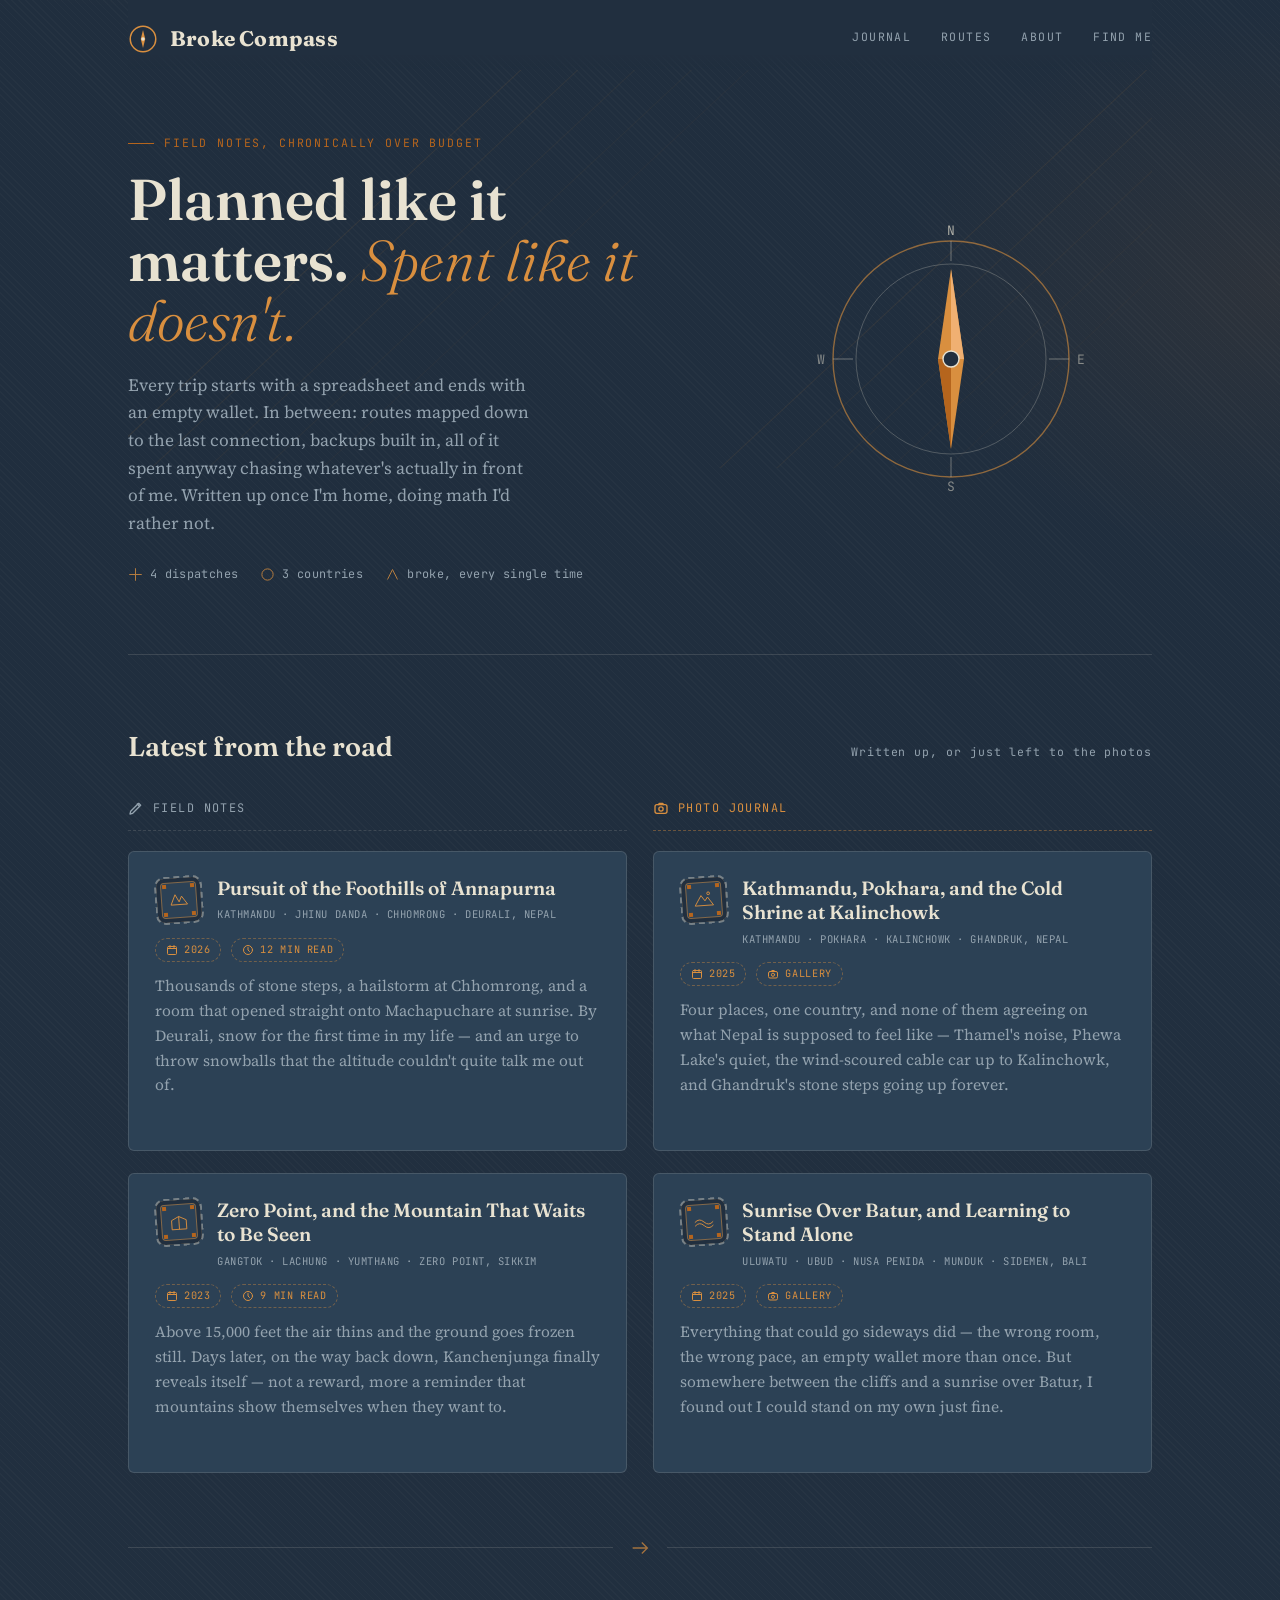
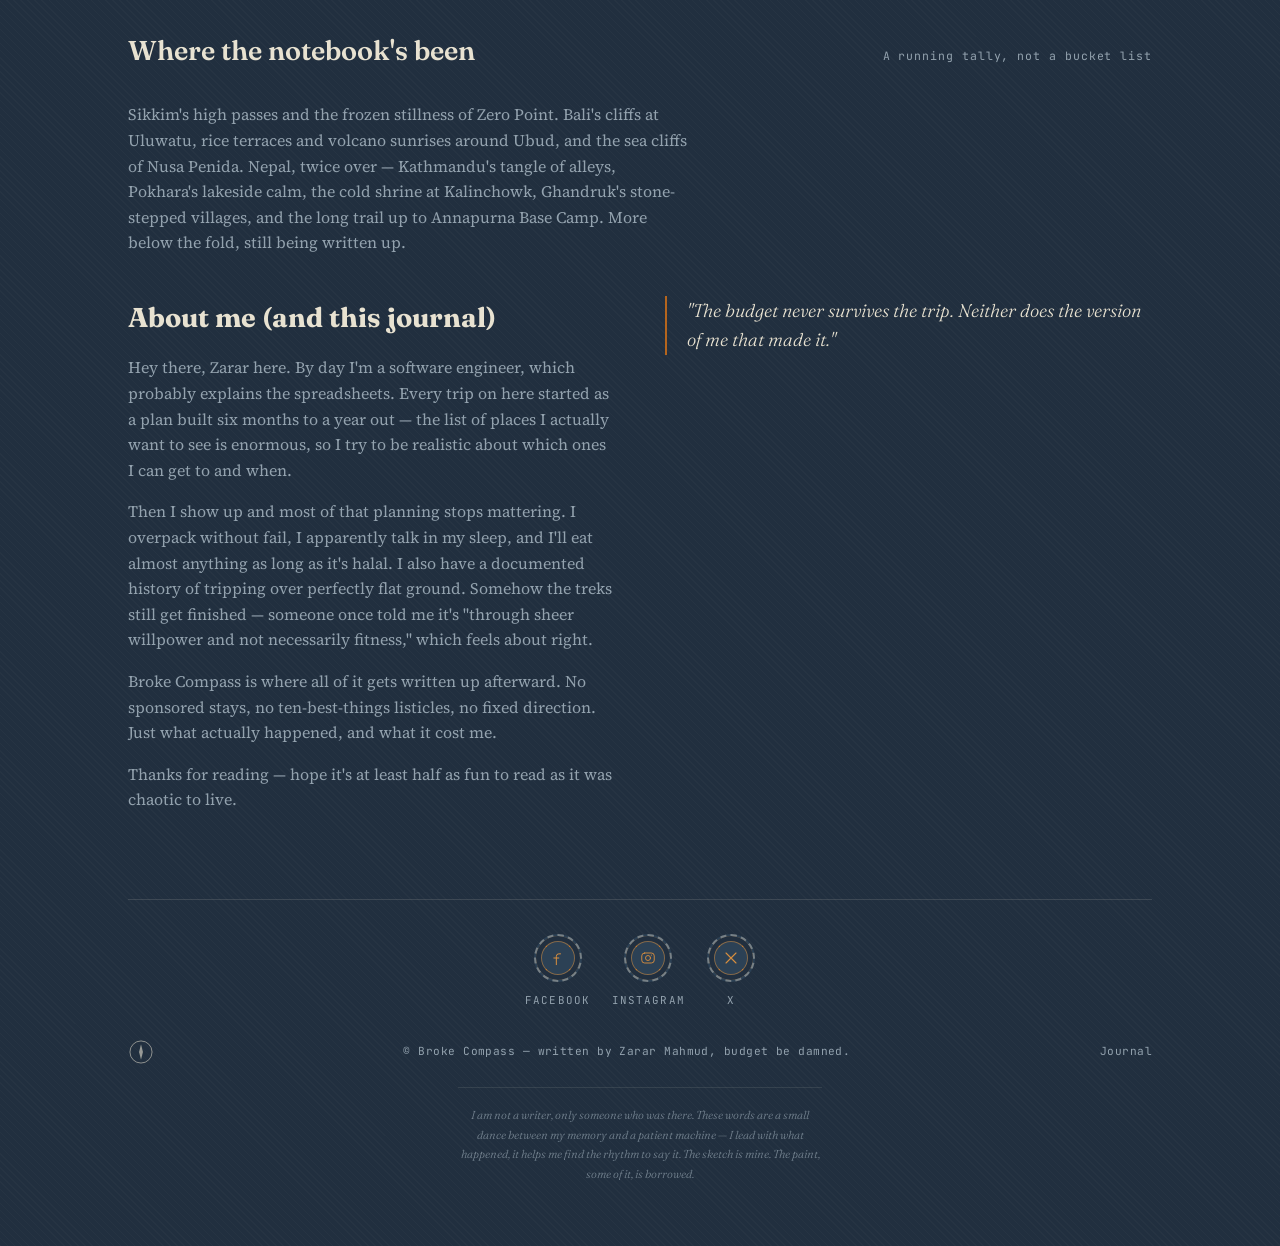
==== index.html @ 006019c8 "initial commit" ====
<!DOCTYPE html>
<html lang="en">
<head>
<meta charset="UTF-8">
<meta name="viewport" content="width=device-width, initial-scale=1.0">
<title>Broke Compass — Zarar Mahmud's Travel Journal</title>
<link rel="preconnect" href="https://fonts.googleapis.com">
<link href="https://fonts.googleapis.com/css2?family=Fraunces:opsz,wght@9..144,300;9..144,500;9..144,600;9..144,700&family=Source+Serif+4:ital,wght@0,400;0,500;0,600;1,400&family=JetBrains+Mono:wght@400;500;600&display=swap" rel="stylesheet">
<style>
  :root{
    --ink:        #212f3f;   /* base background — deep indigo denim */
    --ink-2:      #273a4a;   /* slightly lifted background band */
    --bark:       #2c4155;   /* card / panel background — washed denim */
    --bark-2:     #35506a;   /* card hover / raised panel — lighter wash */
    --parchment:  #e8e2d1;   /* primary text — warm bone, never pure white */
    --parchment-dim: #93a2ae; /* secondary text — cool denim-grey */
    --brass:      #d98f3f;   /* primary accent — gold contrast-stitch thread */
    --rust:       #b5651d;   /* secondary accent — copper rivet */
    --moss:       #d98f3f;   /* alias, kept for clarity */
    --line:       rgba(232,226,209,0.14);
    --shadow:     rgba(0,0,0,0.35);
  }

  *{ box-sizing:border-box; }
  html{ scroll-behavior:smooth; }

  body{
    margin:0;
    background:
      repeating-linear-gradient(45deg, rgba(232,226,209,0.025) 0px, rgba(232,226,209,0.025) 1px, transparent 1px, transparent 5px),
      radial-gradient(ellipse 900px 500px at 12% -10%, rgba(217,143,63,0.08), transparent 60%),
      radial-gradient(ellipse 700px 500px at 100% 10%, rgba(181,101,29,0.09), transparent 55%),
      var(--ink);
    color:var(--parchment);
    font-family:'Source Serif 4', serif;
    line-height:1.6;
    -webkit-font-smoothing:antialiased;
  }

  /* subtle paper grain, ambient not decorative-for-its-own-sake */
  body::before{
    content:"";
    position:fixed; inset:0;
    pointer-events:none;
    z-index:1;
    opacity:0.5;
    background-image:url("data:image/svg+xml,%3Csvg xmlns='http://www.w3.org/2000/svg' width='160' height='160'%3E%3Cfilter id='n'%3E%3CfeTurbulence type='fractalNoise' baseFrequency='0.9' numOctaves='2' stitchTiles='stitch'/%3E%3CfeColorMatrix type='matrix' values='0 0 0 0 0  0 0 0 0 0  0 0 0 0 0  0 0 0 0.035 0'/%3E%3C/filter%3E%3Crect width='160' height='160' filter='url(%23n)'/%3E%3C/svg%3E");
  }

  a{ color:var(--brass); }
  ::selection{ background:var(--rust); color:var(--parchment); }

  :focus-visible{
    outline:2px solid var(--brass);
    outline-offset:3px;
  }

  .wrap{ max-width:1080px; margin:0 auto; padding:0 28px; position:relative; z-index:2; }

  /* ---------- NAV ---------- */
  header.nav{
    position:sticky; top:0; z-index:20;
    background:linear-gradient(var(--ink) 78%, transparent);
    padding:22px 0 14px;
  }
  .nav-row{ display:flex; align-items:center; justify-content:space-between; }
  .brand{
    display:flex; align-items:center; gap:12px;
    font-family:'Fraunces', serif;
    font-weight:700;
    font-size:1.32rem;
    letter-spacing:0.01em;
    color:var(--parchment);
    text-decoration:none;
  }
  .brand svg{ width:30px; height:30px; flex-shrink:0; }
  nav.links{ display:flex; gap:30px; }
  nav.links a{
    font-family:'JetBrains Mono', monospace;
    font-size:0.72rem;
    letter-spacing:0.12em;
    text-transform:uppercase;
    color:var(--parchment-dim);
    text-decoration:none;
    border-bottom:1px solid transparent;
    padding-bottom:3px;
    transition:color .2s ease, border-color .2s ease;
  }
  nav.links a:hover{ color:var(--brass); border-color:var(--brass); }

  /* ---------- HERO ---------- */
  .hero{
    position:relative;
    padding:64px 0 70px;
    overflow:hidden;
    border-bottom:1px solid var(--line);
  }
  .topo{
    position:absolute; inset:0;
    z-index:0;
    opacity:0.16;
    pointer-events:none;
  }
  .hero-grid{
    position:relative; z-index:1;
    display:grid;
    grid-template-columns:1.3fr 0.9fr;
    gap:40px;
    align-items:center;
  }
  .eyebrow{
    font-family:'JetBrains Mono', monospace;
    font-size:0.72rem;
    letter-spacing:0.16em;
    text-transform:uppercase;
    color:var(--rust);
    display:flex; align-items:center; gap:10px;
    margin-bottom:18px;
  }
  .eyebrow::before{
    content:""; width:26px; height:1px; background:var(--rust);
  }
  h1.title{
    font-family:'Fraunces', serif;
    font-optical-sizing:auto;
    font-weight:600;
    font-size:clamp(2.4rem, 5vw, 3.6rem);
    line-height:1.05;
    margin:0 0 20px;
    color:var(--parchment);
  }
  h1.title em{
    font-style:italic;
    font-weight:300;
    color:var(--brass);
  }
  .lede{
    font-size:1.08rem;
    color:var(--parchment-dim);
    max-width:46ch;
    margin:0 0 28px;
  }
  .hero-meta{
    display:flex; gap:22px; flex-wrap:wrap;
    font-family:'JetBrains Mono', monospace;
    font-size:0.74rem;
    color:var(--parchment-dim);
    letter-spacing:0.03em;
  }
  .hero-meta span{ display:flex; align-items:center; gap:7px; }
  .hero-meta svg{ width:15px; height:15px; opacity:0.8; }

  .compass-wrap{
    display:flex; align-items:center; justify-content:center;
    position:relative;
  }
  .compass-wrap svg{ width:100%; max-width:300px; height:auto; }
  @media (prefers-reduced-motion: no-preference){
    .needle{ animation:settle 9s ease-in-out infinite; transform-origin:150px 150px; }
  }
  @keyframes settle{
    0%,100%{ transform:rotate(-3deg); }
    50%{ transform:rotate(4deg); }
  }

  /* ---------- SECTION LABELS ---------- */
  .section-head{
    display:flex; align-items:baseline; justify-content:space-between;
    margin:70px 0 30px;
    gap:20px;
    flex-wrap:wrap;
  }
  .section-head h2{
    font-family:'Fraunces', serif;
    font-weight:600;
    font-size:1.7rem;
    margin:0;
    color:var(--parchment);
  }
  .section-head .count{
    font-family:'JetBrains Mono', monospace;
    font-size:0.72rem;
    color:var(--parchment-dim);
    letter-spacing:0.08em;
  }

  /* ---------- ENTRY LIST ---------- */
  .entries{ display:flex; flex-direction:column; gap:22px; margin-bottom:60px; }

  .entry{
    position:relative;
    display:flex;
    flex-direction:column;
    height:300px;
    overflow:hidden;
    background:var(--bark);
    border:1px solid var(--line);
    border-radius:6px;
    padding:24px 26px;
    text-decoration:none;
    color:inherit;
    transition:background .25s ease, transform .25s ease, border-color .25s ease;
  }
  .entry:hover{
    background:var(--bark-2);
    transform:translateY(-2px);
    border-color:rgba(217,143,63,0.45);
  }
  .entry-head{
    display:flex;
    align-items:flex-start;
    gap:14px;
    margin-bottom:14px;
    flex-shrink:0;
  }
  .stamp{
    width:48px; height:48px;
    border-radius:10px;
    border:2px dashed rgba(232,226,209,0.4);
    box-shadow: inset 0 0 0 4px var(--ink), inset 0 0 0 5px rgba(217,143,63,0.5);
    background:
      radial-gradient(circle 2.2px at 8px 8px, var(--rust) 99%, transparent 100%),
      radial-gradient(circle 2.2px at calc(100% - 8px) 8px, var(--rust) 99%, transparent 100%),
      radial-gradient(circle 2.2px at 8px calc(100% - 8px), var(--rust) 99%, transparent 100%),
      radial-gradient(circle 2.2px at calc(100% - 8px) calc(100% - 8px), var(--rust) 99%, transparent 100%),
      var(--bark);
    display:flex; align-items:center; justify-content:center;
    transform:rotate(-4deg);
    flex-shrink:0;
    transition:transform .25s ease;
  }
  .entry:hover .stamp{ transform:rotate(-2deg); }
  .stamp svg{ width:22px; height:22px; }

  .entry-heading{
    display:flex;
    flex-direction:column;
    gap:6px;
    min-width:0;
  }
  .entry-heading h3{
    font-family:'Fraunces', serif;
    font-weight:600;
    font-size:1.2rem;
    margin:0;
    color:var(--parchment);
    line-height:1.28;
    display:-webkit-box;
    -webkit-line-clamp:2;
    -webkit-box-orient:vertical;
    overflow:hidden;
  }
  .entry-location{
    font-family:'JetBrains Mono', monospace;
    font-size:0.66rem;
    letter-spacing:0.05em;
    text-transform:uppercase;
    color:var(--parchment-dim);
    display:-webkit-box;
    -webkit-line-clamp:1;
    -webkit-box-orient:vertical;
    overflow:hidden;
  }
  .entry-body{
    width:100%;
    display:flex;
    flex-direction:column;
    flex:1;
    min-height:0;
  }
  .entry-tags{
    display:flex;
    gap:10px;
    flex-wrap:wrap;
    margin-bottom:12px;
    flex-shrink:0;
  }
  .entry-tag-pill{
    display:inline-flex;
    align-items:center;
    gap:6px;
    font-family:'JetBrains Mono', monospace;
    font-size:0.64rem;
    letter-spacing:0.06em;
    text-transform:uppercase;
    color:var(--brass);
    border:1px dashed rgba(217,143,63,0.4);
    border-radius:20px;
    padding:3px 10px;
  }
  .entry-tag-pill svg{ width:12px; height:12px; flex-shrink:0; }
  .entry-tag{ display:none; } /* deprecated, replaced by column sectioning */

  .entries-split{
    display:grid;
    grid-template-columns:1fr 1fr;
    gap:26px;
    align-items:start;
    margin-bottom:60px;
  }
  .entries-col .entries{ margin-bottom:0; }
  .col-head{
    display:flex;
    align-items:center;
    gap:9px;
    font-family:'JetBrains Mono', monospace;
    font-size:0.74rem;
    letter-spacing:0.12em;
    text-transform:uppercase;
    color:var(--parchment-dim);
    padding-bottom:12px;
    margin-bottom:20px;
    border-bottom:1px dashed var(--line);
  }
  .col-head svg{ width:16px; height:16px; flex-shrink:0; }
  .col-head.is-gallery{
    color:var(--brass);
    border-bottom-color:rgba(217,143,63,0.4);
  }
  @media (max-width:800px){
    .entries-split{ grid-template-columns:1fr; gap:50px; }
  }
  .entry-meta{
    font-family:'JetBrains Mono', monospace;
    font-size:0.68rem;
    letter-spacing:0.08em;
    text-transform:uppercase;
    color:var(--brass);
    margin-bottom:10px;
    display:flex; gap:14px; flex-wrap:wrap;
  }
  .entry-excerpt{
    color:var(--parchment-dim);
    font-size:0.97rem;
    max-width:none;
    margin:0;
    flex:1;
    display:-webkit-box;
    -webkit-line-clamp:5;
    -webkit-box-orient:vertical;
    overflow:hidden;
  }

  @media (max-width:640px){
    .hero-grid{ grid-template-columns:1fr; }
    .compass-wrap{ order:-1; max-width:200px; margin:0 auto 20px; }
  }

  /* ---------- DIVIDER ---------- */
  .route-divider{
    display:flex; align-items:center; gap:16px;
    margin:64px 0;
    color:var(--parchment-dim);
  }
  .route-divider .line{ flex:1; height:1px; background:var(--line); }
  .route-divider svg{ width:22px; height:22px; opacity:0.7; }

  /* ---------- ABOUT / SIGNOFF ---------- */
  .about{
    display:grid;
    grid-template-columns:1fr 1fr;
    gap:50px;
    margin-bottom:70px;
    align-items:start;
  }
  .about h2{
    font-family:'Fraunces', serif;
    font-size:1.7rem;
    margin:0 0 16px;
  }
  .about p{ color:var(--parchment-dim); }
  .about .quote{
    border-left:2px solid var(--rust);
    padding-left:20px;
    font-family:'Fraunces', serif;
    font-style:italic;
    font-size:1.15rem;
    color:var(--parchment);
    font-weight:300;
  }
  @media (max-width:700px){ .about{ grid-template-columns:1fr; } }

  /* ---------- SOCIALS / CONTACT ---------- */
  .social-row{
    display:flex;
    gap:22px;
    flex-wrap:wrap;
    margin-bottom:70px;
  }
  .social-item{
    display:flex;
    flex-direction:column;
    align-items:center;
    gap:10px;
    text-decoration:none;
    color:var(--parchment-dim);
  }
  .social-badge{
    width:64px; height:64px;
    border-radius:50%;
    border:2px dashed rgba(232,226,209,0.4);
    box-shadow: inset 0 0 0 5px var(--ink), inset 0 0 0 6px rgba(217,143,63,0.5);
    background:
      radial-gradient(circle 2.5px at 9px 9px, var(--rust) 99%, transparent 100%),
      radial-gradient(circle 2.5px at calc(100% - 9px) 9px, var(--rust) 99%, transparent 100%),
      radial-gradient(circle 2.5px at 9px calc(100% - 9px), var(--rust) 99%, transparent 100%),
      radial-gradient(circle 2.5px at calc(100% - 9px) calc(100% - 9px), var(--rust) 99%, transparent 100%),
      var(--bark);
    display:flex; align-items:center; justify-content:center;
    transition:transform .25s ease, box-shadow .25s ease, background .25s ease;
  }
  .social-badge svg{ width:26px; height:26px; }
  .social-item:hover .social-badge{
    transform:translateY(-4px) rotate(-4deg);
    background:
      radial-gradient(circle 2.5px at 9px 9px, var(--rust) 99%, transparent 100%),
      radial-gradient(circle 2.5px at calc(100% - 9px) 9px, var(--rust) 99%, transparent 100%),
      radial-gradient(circle 2.5px at 9px calc(100% - 9px), var(--rust) 99%, transparent 100%),
      radial-gradient(circle 2.5px at calc(100% - 9px) calc(100% - 9px), var(--rust) 99%, transparent 100%),
      var(--bark-2);
  }
  .social-item .social-label{
    font-family:'JetBrains Mono', monospace;
    font-size:0.68rem;
    letter-spacing:0.1em;
    text-transform:uppercase;
    transition:color .2s ease;
  }
  .social-item:hover .social-label{ color:var(--brass); }

  .footer-socials{
    justify-content:center;
    margin-bottom:30px;
  }
  .footer-socials .social-badge{ width:48px; height:48px; }
  .footer-socials .social-badge svg{ width:20px; height:20px; }

  /* ---------- FOOTER ---------- */
  footer{
    border-top:1px solid var(--line);
    padding:34px 0 50px;
  }
  .foot-row{
    display:flex; justify-content:space-between; align-items:center;
    flex-wrap:wrap; gap:14px;
  }
  .foot-row svg{ width:26px; height:26px; opacity:0.6; }
  .foot-note{
    font-family:'JetBrains Mono', monospace;
    font-size:0.7rem;
    color:var(--parchment-dim);
    letter-spacing:0.04em;
  }
  .thanks-note{
    text-align:center;
    margin:18px 0 0;
    font-family:'JetBrains Mono', monospace;
    font-size:0.72rem;
    letter-spacing:0.04em;
    color:var(--parchment-dim);
  }
  .ai-note{
    text-align:center;
    margin-top:22px;
    padding-top:18px;
    border-top:1px solid var(--line);
    font-family:'Fraunces', serif;
    font-style:italic;
    font-weight:300;
    font-size:0.72rem;
    line-height:1.7;
    color:var(--parchment-dim);
    opacity:0.75;
    max-width:52ch;
    margin-left:auto;
    margin-right:auto;
  }
</style>
</head>
<body>

<div class="wrap">
  <header class="nav">
    <div class="nav-row">
      <a href="#top" class="brand">
        <svg viewBox="0 0 40 40" fill="none"><circle cx="20" cy="20" r="17" stroke="#d98f3f" stroke-width="2"/><path d="M20 8 L23 20 L20 32 L17 20 Z" fill="#d98f3f"/><circle cx="20" cy="20" r="2.4" fill="#e8e2d1"/></svg>
        Broke Compass
      </a>
      <nav class="links">
        <a href="#entries">Journal</a>
        <a href="#routes">Routes</a>
        <a href="#about">About</a>
        <a href="#contact">Find Me</a>
      </nav>
    </div>
  </header>

  <section class="hero" id="top">
    <svg class="topo" viewBox="0 0 1080 420" preserveAspectRatio="none">
      <g stroke="#d98f3f" stroke-width="1.2">
        <line x1="-100" y1="480" x2="500" y2="-80" opacity="0.55"/>
        <line x1="-40" y1="480" x2="560" y2="-80" opacity="0.45"/>
        <line x1="20" y1="480" x2="620" y2="-80" opacity="0.35"/>
        <line x1="80" y1="480" x2="680" y2="-80" opacity="0.28"/>
        <line x1="140" y1="480" x2="740" y2="-80" opacity="0.22"/>
        <line x1="560" y1="480" x2="1160" y2="-80" opacity="0.5"/>
        <line x1="620" y1="480" x2="1220" y2="-80" opacity="0.4"/>
        <line x1="680" y1="480" x2="1280" y2="-80" opacity="0.3"/>
        <line x1="740" y1="480" x2="1340" y2="-80" opacity="0.24"/>
        <line x1="800" y1="480" x2="1400" y2="-80" opacity="0.18"/>
      </g>
    </svg>
    <div class="hero-grid">
      <div>
        <div class="eyebrow">Field notes, chronically over budget</div>
        <h1 class="title">Planned like it matters. <em>Spent like it doesn't.</em></h1>
        <p class="lede">Every trip starts with a spreadsheet and ends with an empty wallet. In between: routes mapped down to the last connection, backups built in, all of it spent anyway chasing whatever's actually in front of me. Written up once I'm home, doing math I'd rather not.</p>
        <div class="hero-meta">
          <span><svg viewBox="0 0 24 24" fill="none" stroke="#d98f3f" stroke-width="1.6"><path d="M12 2v20M2 12h20"/></svg> 4 dispatches</span>
          <span><svg viewBox="0 0 24 24" fill="none" stroke="#d98f3f" stroke-width="1.6"><circle cx="12" cy="12" r="9"/></svg> 3 countries</span>
          <span><svg viewBox="0 0 24 24" fill="none" stroke="#d98f3f" stroke-width="1.6"><path d="M4 20 L12 4 L20 20"/></svg> broke, every single time</span>
        </div>
      </div>
      <div class="compass-wrap">
        <svg viewBox="0 0 300 300" fill="none">
          <circle cx="150" cy="150" r="118" stroke="#d98f3f" stroke-width="1.4" opacity="0.6"/>
          <circle cx="150" cy="150" r="95" stroke="#e8e2d1" stroke-width="1" opacity="0.25"/>
          <g stroke="#e8e2d1" stroke-width="1" opacity="0.4">
            <line x1="150" y1="32" x2="150" y2="52"/>
            <line x1="150" y1="248" x2="150" y2="268"/>
            <line x1="32" y1="150" x2="52" y2="150"/>
            <line x1="248" y1="150" x2="268" y2="150"/>
          </g>
          <text x="150" y="26" text-anchor="middle" fill="#e8e2d1" font-family="JetBrains Mono" font-size="13" opacity="0.7">N</text>
          <text x="150" y="282" text-anchor="middle" fill="#e8e2d1" font-family="JetBrains Mono" font-size="13" opacity="0.5">S</text>
          <text x="20" y="155" text-anchor="middle" fill="#e8e2d1" font-family="JetBrains Mono" font-size="13" opacity="0.5">W</text>
          <text x="280" y="155" text-anchor="middle" fill="#e8e2d1" font-family="JetBrains Mono" font-size="13" opacity="0.5">E</text>
          <g class="needle">
            <path d="M150 60 L163 150 L150 240 L137 150 Z" fill="#d98f3f"/>
            <path d="M150 60 L163 150 L150 150 Z" fill="#f0b072"/>
            <path d="M150 240 L137 150 L150 150 Z" fill="#b5651d"/>
          </g>
          <circle cx="150" cy="150" r="8" fill="#212f3f" stroke="#e8e2d1" stroke-width="1.4"/>
        </svg>
      </div>
    </div>
  </section>

  <section id="entries">
    <div class="section-head">
      <h2>Latest from the road</h2>
      <span class="count">Written up, or just left to the photos</span>
    </div>

    <div class="entries-split">

      <div class="entries-col">
        <div class="col-head">
          <svg viewBox="0 0 24 24" fill="none" stroke="currentColor" stroke-width="2" stroke-linecap="round" stroke-linejoin="round"><path d="M3 21l4-1 12-12-3-3L4 17z"/><path d="M14 6l3 3"/></svg>
          Field Notes
        </div>
        <div class="entries">

          <a class="entry" href="#">
            <div class="entry-head">
              <div class="stamp">
                <svg viewBox="0 0 48 48" fill="none" stroke="#d98f3f" stroke-width="2"><path d="M6 34 L16 12 L24 28 L30 16 L42 34 Z"/></svg>
              </div>
              <div class="entry-heading">
                <h3>Pursuit of the Foothills of Annapurna</h3>
                <div class="entry-location">Kathmandu · Jhinu Danda · Chhomrong · Deurali, Nepal</div>
              </div>
            </div>
            <div class="entry-body">
              <div class="entry-tags">
                <span class="entry-tag-pill"><svg viewBox="0 0 24 24" fill="none" stroke="currentColor" stroke-width="2" stroke-linecap="round" stroke-linejoin="round"><rect x="3" y="5" width="18" height="16" rx="2"/><path d="M3 9h18M8 3v4M16 3v4"/></svg>2026</span>
                <span class="entry-tag-pill"><svg viewBox="0 0 24 24" fill="none" stroke="currentColor" stroke-width="2" stroke-linecap="round" stroke-linejoin="round"><circle cx="12" cy="12" r="9"/><path d="M12 7v5l3 3"/></svg>12 min read</span>
              </div>
              <p class="entry-excerpt">Thousands of stone steps, a hailstorm at Chhomrong, and a room that opened straight onto Machapuchare at sunrise. By Deurali, snow for the first time in my life — and an urge to throw snowballs that the altitude couldn't quite talk me out of.</p>
            </div>
          </a>

          <a class="entry" href="#">
            <div class="entry-head">
              <div class="stamp">
                <svg viewBox="0 0 48 48" fill="none" stroke="#d98f3f" stroke-width="2"><path d="M8 40 L8 20 L24 12 L40 20 L40 40 Z"/><path d="M24 12 L24 40"/></svg>
              </div>
              <div class="entry-heading">
                <h3>Zero Point, and the Mountain That Waits to Be Seen</h3>
                <div class="entry-location">Gangtok · Lachung · Yumthang · Zero Point, Sikkim</div>
              </div>
            </div>
            <div class="entry-body">
              <div class="entry-tags">
                <span class="entry-tag-pill"><svg viewBox="0 0 24 24" fill="none" stroke="currentColor" stroke-width="2" stroke-linecap="round" stroke-linejoin="round"><rect x="3" y="5" width="18" height="16" rx="2"/><path d="M3 9h18M8 3v4M16 3v4"/></svg>2023</span>
                <span class="entry-tag-pill"><svg viewBox="0 0 24 24" fill="none" stroke="currentColor" stroke-width="2" stroke-linecap="round" stroke-linejoin="round"><circle cx="12" cy="12" r="9"/><path d="M12 7v5l3 3"/></svg>9 min read</span>
              </div>
              <p class="entry-excerpt">Above 15,000 feet the air thins and the ground goes frozen still. Days later, on the way back down, Kanchenjunga finally reveals itself — not a reward, more a reminder that mountains show themselves when they want to.</p>
            </div>
          </a>

        </div>
      </div>

      <div class="entries-col">
        <div class="col-head is-gallery">
          <svg viewBox="0 0 24 24" fill="none" stroke="currentColor" stroke-width="2" stroke-linecap="round" stroke-linejoin="round"><rect x="3" y="7" width="18" height="13" rx="3"/><circle cx="12" cy="13.5" r="3.2"/><path d="M8 7l1.5-2h5L16 7"/></svg>
          Photo Journal
        </div>
        <div class="entries">

          <a class="entry" href="#">
            <div class="entry-head">
              <div class="stamp">
                <svg viewBox="0 0 48 48" fill="none" stroke="#d98f3f" stroke-width="2"><path d="M4 36 L18 14 L26 26 L32 18 L44 36 Z"/><circle cx="34" cy="10" r="3"/></svg>
              </div>
              <div class="entry-heading">
                <h3>Kathmandu, Pokhara, and the Cold Shrine at Kalinchowk</h3>
                <div class="entry-location">Kathmandu · Pokhara · Kalinchowk · Ghandruk, Nepal</div>
              </div>
            </div>
            <div class="entry-body">
              <div class="entry-tags">
                <span class="entry-tag-pill"><svg viewBox="0 0 24 24" fill="none" stroke="currentColor" stroke-width="2" stroke-linecap="round" stroke-linejoin="round"><rect x="3" y="5" width="18" height="16" rx="2"/><path d="M3 9h18M8 3v4M16 3v4"/></svg>2025</span>
                <span class="entry-tag-pill"><svg viewBox="0 0 24 24" fill="none" stroke="currentColor" stroke-width="2" stroke-linecap="round" stroke-linejoin="round"><rect x="3" y="7" width="18" height="13" rx="3"/><circle cx="12" cy="13.5" r="3.2"/><path d="M8 7l1.5-2h5L16 7"/></svg>Gallery</span>
              </div>
              <p class="entry-excerpt">Four places, one country, and none of them agreeing on what Nepal is supposed to feel like — Thamel's noise, Phewa Lake's quiet, the wind-scoured cable car up to Kalinchowk, and Ghandruk's stone steps going up forever.</p>
            </div>
          </a>

          <a class="entry" href="#">
            <div class="entry-head">
              <div class="stamp">
                <svg viewBox="0 0 48 48" fill="none" stroke="#d98f3f" stroke-width="2"><path d="M4 24 Q 14 14 24 24 T 44 24"/><path d="M4 32 Q 14 22 24 32 T 44 32"/></svg>
              </div>
              <div class="entry-heading">
                <h3>Sunrise Over Batur, and Learning to Stand Alone</h3>
                <div class="entry-location">Uluwatu · Ubud · Nusa Penida · Munduk · Sidemen, Bali</div>
              </div>
            </div>
            <div class="entry-body">
              <div class="entry-tags">
                <span class="entry-tag-pill"><svg viewBox="0 0 24 24" fill="none" stroke="currentColor" stroke-width="2" stroke-linecap="round" stroke-linejoin="round"><rect x="3" y="5" width="18" height="16" rx="2"/><path d="M3 9h18M8 3v4M16 3v4"/></svg>2025</span>
                <span class="entry-tag-pill"><svg viewBox="0 0 24 24" fill="none" stroke="currentColor" stroke-width="2" stroke-linecap="round" stroke-linejoin="round"><rect x="3" y="7" width="18" height="13" rx="3"/><circle cx="12" cy="13.5" r="3.2"/><path d="M8 7l1.5-2h5L16 7"/></svg>Gallery</span>
              </div>
              <p class="entry-excerpt">Everything that could go sideways did — the wrong room, the wrong pace, an empty wallet more than once. But somewhere between the cliffs and a sunrise over Batur, I found out I could stand on my own just fine.</p>
            </div>
          </a>

        </div>
      </div>

    </div>

    <div class="route-divider">
      <div class="line"></div>
      <svg viewBox="0 0 24 24" fill="none" stroke="#d98f3f" stroke-width="1.5"><path d="M4 12 L20 12 M14 6 L20 12 L14 18"/></svg>
      <div class="line"></div>
    </div>
  </section>

  <section id="routes">
    <div class="section-head">
      <h2>Where the notebook's been</h2>
      <span class="count">A running tally, not a bucket list</span>
    </div>
    <p style="color:var(--parchment-dim); max-width:70ch; margin-bottom:40px;">
      Sikkim's high passes and the frozen stillness of Zero Point. Bali's cliffs at Uluwatu, rice terraces and volcano sunrises around Ubud, and the sea cliffs of Nusa Penida. Nepal, twice over — Kathmandu's tangle of alleys, Pokhara's lakeside calm, the cold shrine at Kalinchowk, Ghandruk's stone-stepped villages, and the long trail up to Annapurna Base Camp. More below the fold, still being written up.
    </p>
  </section>

  <section id="about">
    <div class="about">
      <div>
        <h2>About me (and this journal)</h2>
        <p>Hey there, Zarar here. By day I'm a software engineer, which probably explains the spreadsheets. Every trip on here started as a plan built six months to a year out — the list of places I actually want to see is enormous, so I try to be realistic about which ones I can get to and when.</p>
        <p>Then I show up and most of that planning stops mattering. I overpack without fail, I apparently talk in my sleep, and I'll eat almost anything as long as it's halal. I also have a documented history of tripping over perfectly flat ground. Somehow the treks still get finished — someone once told me it's "through sheer willpower and not necessarily fitness," which feels about right.</p>
        <p>Broke Compass is where all of it gets written up afterward. No sponsored stays, no ten-best-things listicles, no fixed direction. Just what actually happened, and what it cost me.</p>
        <p>Thanks for reading — hope it's at least half as fun to read as it was chaotic to live.</p>
      </div>
      <div class="quote">
        "The budget never survives the trip. Neither does the version of me that made it."
      </div>
    </div>
  </section>

  <footer id="contact">
    <div class="social-row footer-socials">
      <a class="social-item" href="https://www.facebook.com/zarar.mahmud.26" target="_blank" rel="noopener noreferrer">
        <div class="social-badge">
          <svg viewBox="0 0 48 48" fill="none" stroke="#d98f3f" stroke-width="2.4" stroke-linecap="round" stroke-linejoin="round">
            <path d="M20 40V20a6 6 0 0 1 6-6h4"/>
            <path d="M14 24h12"/>
          </svg>
        </div>
        <span class="social-label">Facebook</span>
      </a>
      <a class="social-item" href="https://www.instagram.com/zarar089/" target="_blank" rel="noopener noreferrer">
        <div class="social-badge">
          <svg viewBox="0 0 48 48" fill="none" stroke="#d98f3f" stroke-width="2.2" stroke-linecap="round" stroke-linejoin="round">
            <rect x="9" y="12" width="30" height="24" rx="7"/>
            <circle cx="24" cy="24" r="6"/>
            <circle cx="32" cy="17" r="1.3" fill="#d98f3f" stroke="none"/>
          </svg>
        </div>
        <span class="social-label">Instagram</span>
      </a>
      <a class="social-item" href="https://x.com/zarar26896" target="_blank" rel="noopener noreferrer">
        <div class="social-badge">
          <svg viewBox="0 0 48 48" fill="none" stroke="#d98f3f" stroke-width="2.6" stroke-linecap="round">
            <path d="M12 12 L36 36 M36 12 L12 36"/>
          </svg>
        </div>
        <span class="social-label">X</span>
      </a>
    </div>
    <div class="foot-row">
      <svg viewBox="0 0 40 40" fill="none"><circle cx="20" cy="20" r="17" stroke="#e8e2d1" stroke-width="1.4"/><path d="M20 8 L23 20 L20 32 L17 20 Z" fill="#e8e2d1"/></svg>
      <div class="foot-note">© Broke Compass — written by Zarar Mahmud, budget be damned.</div>
      <div class="foot-note">Journal</div>
    </div>
    <p class="ai-note">I am not a writer, only someone who was there. These words are a small dance between my memory and a patient machine — I lead with what happened, it helps me find the rhythm to say it. The sketch is mine. The paint, some of it, is borrowed.</p>
  </footer>
</div>

</body>
</html>
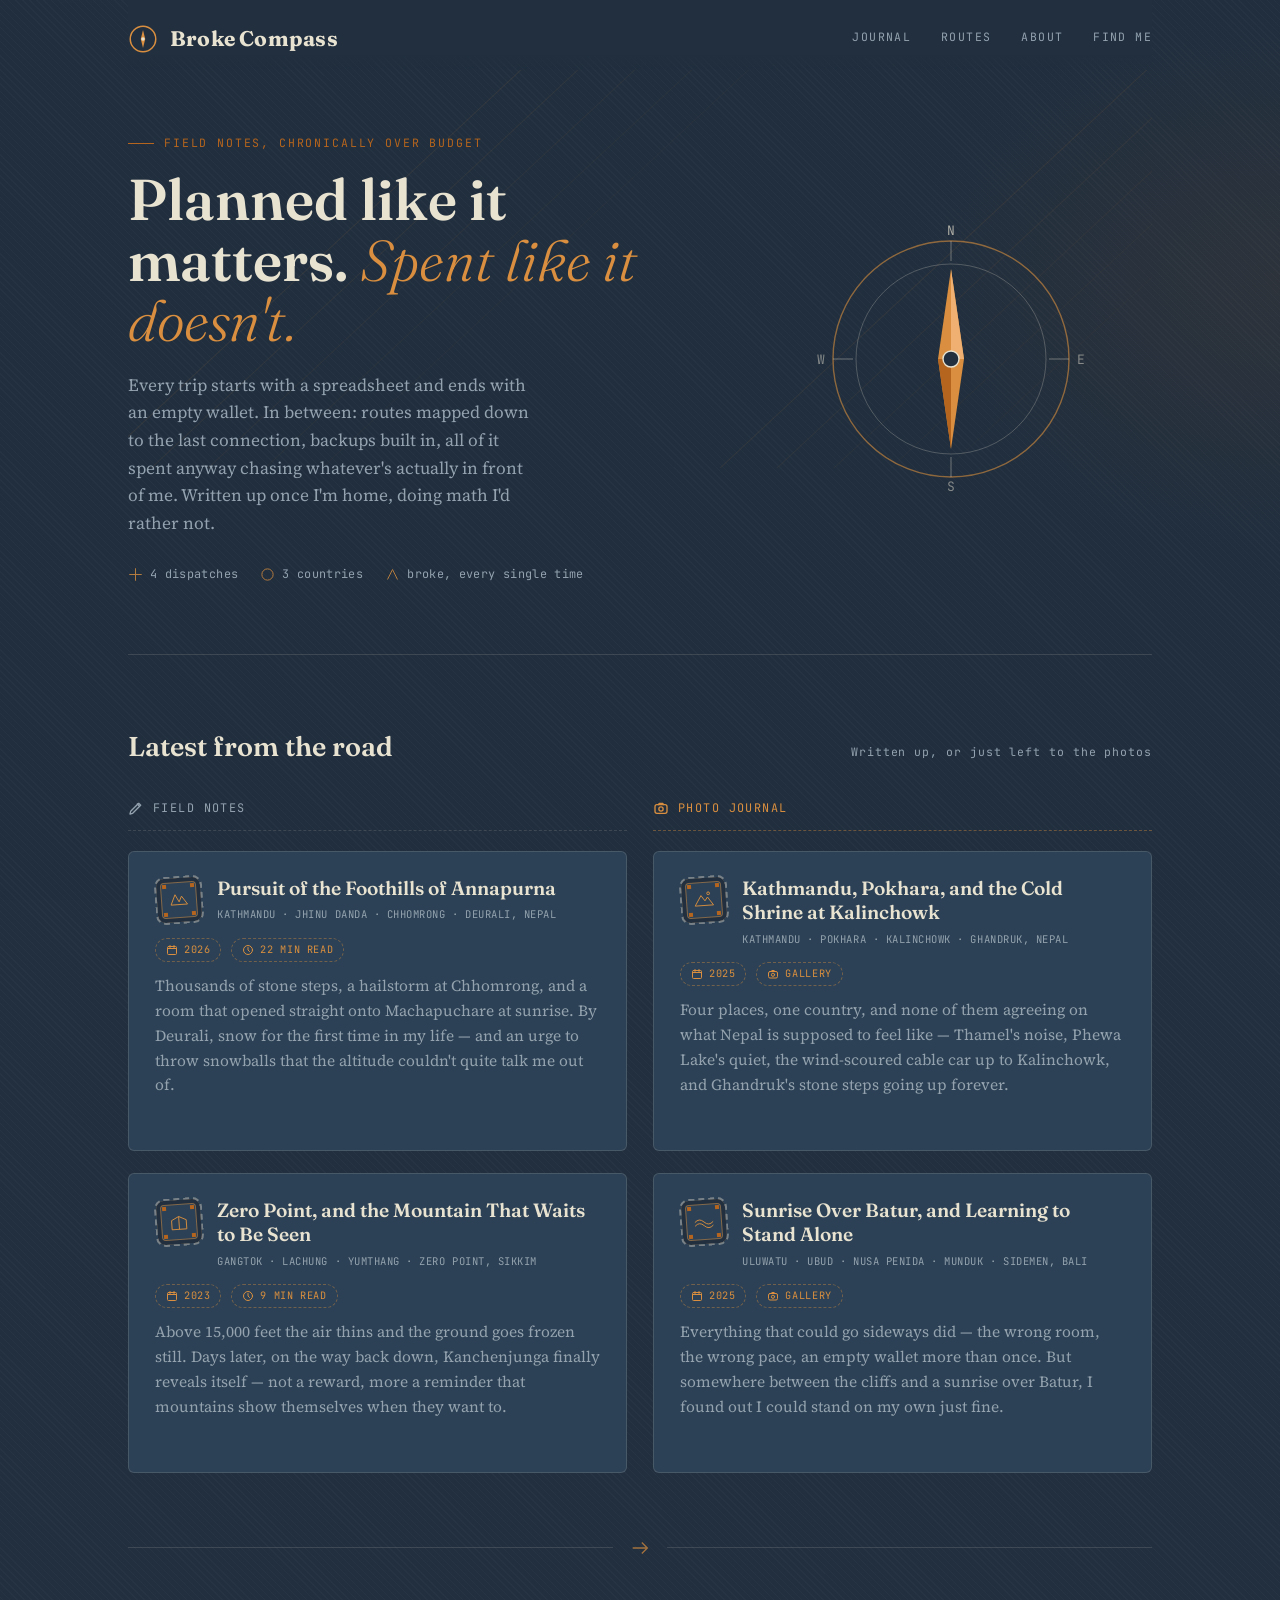
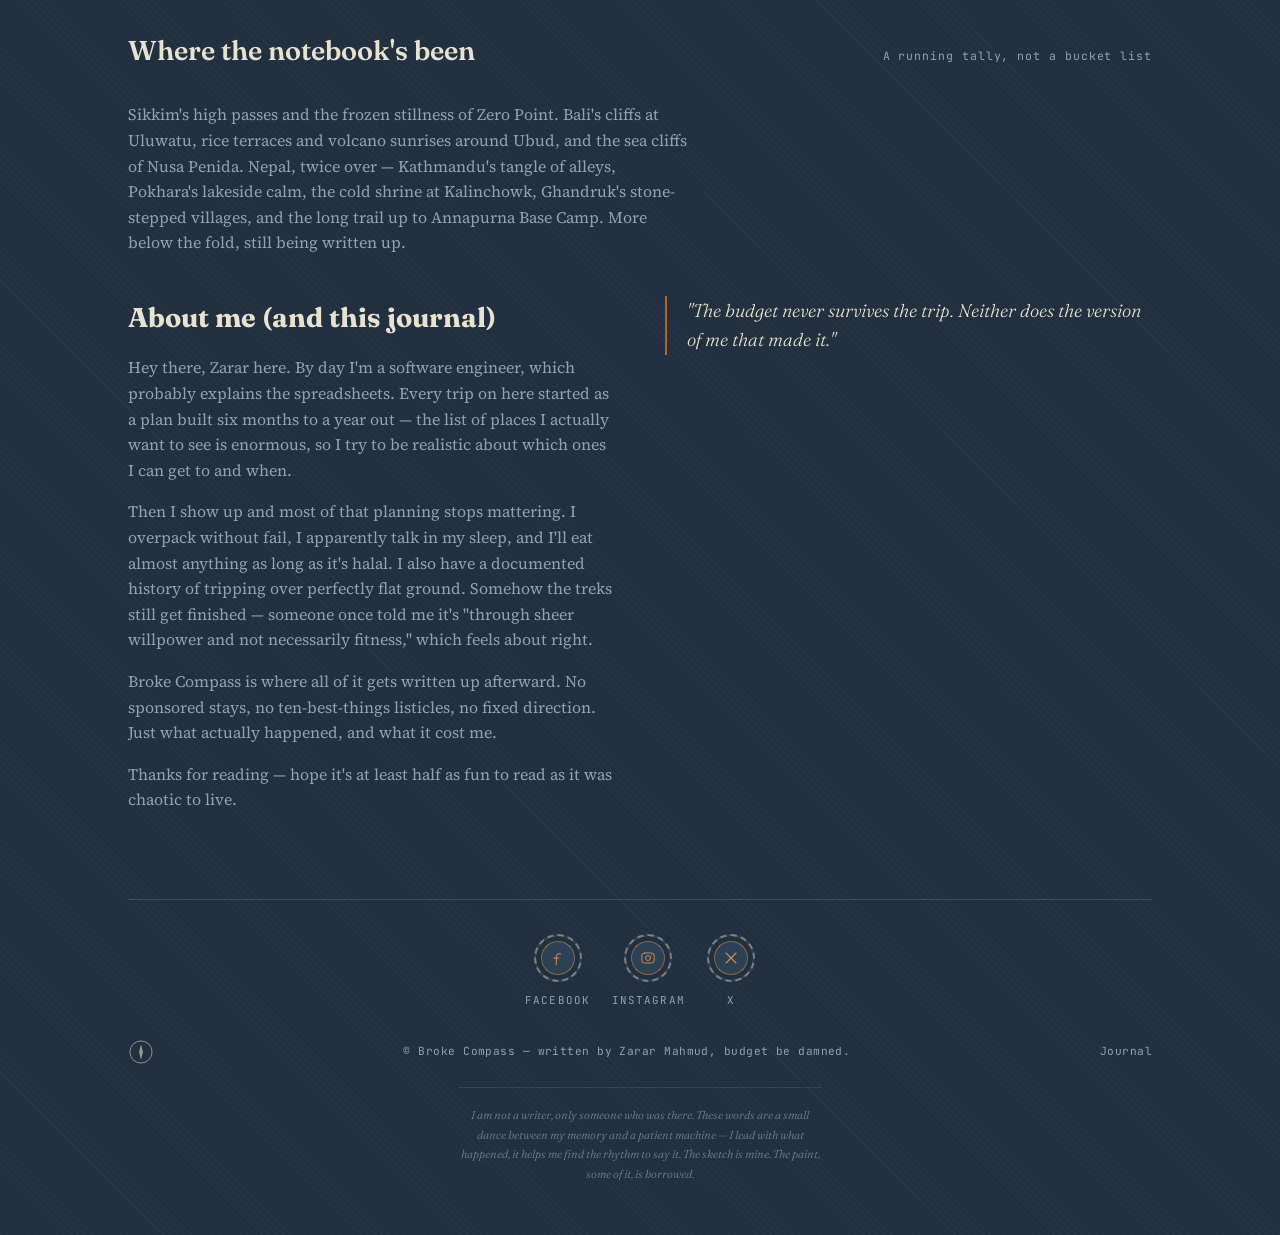
==== commit 4a6d865d: "Add ABC trek series pages and split styles into modules - posts/abc-trek/: series page listing each " ====
--- a/index.html
+++ b/index.html
@@ -4,489 +4,30 @@
 <meta charset="UTF-8">
 <meta name="viewport" content="width=device-width, initial-scale=1.0">
 <title>Broke Compass — Zarar Mahmud's Travel Journal</title>
+<meta name="description" content="Field notes and photo journals from Sikkim, Bali, and Nepal — planned to the last connection, spent anyway.">
+
 <link rel="preconnect" href="https://fonts.googleapis.com">
+<link rel="preconnect" href="https://fonts.gstatic.com" crossorigin>
 <link href="https://fonts.googleapis.com/css2?family=Fraunces:opsz,wght@9..144,300;9..144,500;9..144,600;9..144,700&family=Source+Serif+4:ital,wght@0,400;0,500;0,600;1,400&family=JetBrains+Mono:wght@400;500;600&display=swap" rel="stylesheet">
-<style>
-  :root{
-    --ink:        #212f3f;   /* base background — deep indigo denim */
-    --ink-2:      #273a4a;   /* slightly lifted background band */
-    --bark:       #2c4155;   /* card / panel background — washed denim */
-    --bark-2:     #35506a;   /* card hover / raised panel — lighter wash */
-    --parchment:  #e8e2d1;   /* primary text — warm bone, never pure white */
-    --parchment-dim: #93a2ae; /* secondary text — cool denim-grey */
-    --brass:      #d98f3f;   /* primary accent — gold contrast-stitch thread */
-    --rust:       #b5651d;   /* secondary accent — copper rivet */
-    --moss:       #d98f3f;   /* alias, kept for clarity */
-    --line:       rgba(232,226,209,0.14);
-    --shadow:     rgba(0,0,0,0.35);
-  }
-
-  *{ box-sizing:border-box; }
-  html{ scroll-behavior:smooth; }
-
-  body{
-    margin:0;
-    background:
-      repeating-linear-gradient(45deg, rgba(232,226,209,0.025) 0px, rgba(232,226,209,0.025) 1px, transparent 1px, transparent 5px),
-      radial-gradient(ellipse 900px 500px at 12% -10%, rgba(217,143,63,0.08), transparent 60%),
-      radial-gradient(ellipse 700px 500px at 100% 10%, rgba(181,101,29,0.09), transparent 55%),
-      var(--ink);
-    color:var(--parchment);
-    font-family:'Source Serif 4', serif;
-    line-height:1.6;
-    -webkit-font-smoothing:antialiased;
-  }
-
-  /* subtle paper grain, ambient not decorative-for-its-own-sake */
-  body::before{
-    content:"";
-    position:fixed; inset:0;
-    pointer-events:none;
-    z-index:1;
-    opacity:0.5;
-    background-image:url("data:image/svg+xml,%3Csvg xmlns='http://www.w3.org/2000/svg' width='160' height='160'%3E%3Cfilter id='n'%3E%3CfeTurbulence type='fractalNoise' baseFrequency='0.9' numOctaves='2' stitchTiles='stitch'/%3E%3CfeColorMatrix type='matrix' values='0 0 0 0 0  0 0 0 0 0  0 0 0 0 0  0 0 0 0.035 0'/%3E%3C/filter%3E%3Crect width='160' height='160' filter='url(%23n)'/%3E%3C/svg%3E");
-  }
-
-  a{ color:var(--brass); }
-  ::selection{ background:var(--rust); color:var(--parchment); }
-
-  :focus-visible{
-    outline:2px solid var(--brass);
-    outline-offset:3px;
-  }
-
-  .wrap{ max-width:1080px; margin:0 auto; padding:0 28px; position:relative; z-index:2; }
-
-  /* ---------- NAV ---------- */
-  header.nav{
-    position:sticky; top:0; z-index:20;
-    background:linear-gradient(var(--ink) 78%, transparent);
-    padding:22px 0 14px;
-  }
-  .nav-row{ display:flex; align-items:center; justify-content:space-between; }
-  .brand{
-    display:flex; align-items:center; gap:12px;
-    font-family:'Fraunces', serif;
-    font-weight:700;
-    font-size:1.32rem;
-    letter-spacing:0.01em;
-    color:var(--parchment);
-    text-decoration:none;
-  }
-  .brand svg{ width:30px; height:30px; flex-shrink:0; }
-  nav.links{ display:flex; gap:30px; }
-  nav.links a{
-    font-family:'JetBrains Mono', monospace;
-    font-size:0.72rem;
-    letter-spacing:0.12em;
-    text-transform:uppercase;
-    color:var(--parchment-dim);
-    text-decoration:none;
-    border-bottom:1px solid transparent;
-    padding-bottom:3px;
-    transition:color .2s ease, border-color .2s ease;
-  }
-  nav.links a:hover{ color:var(--brass); border-color:var(--brass); }
-
-  /* ---------- HERO ---------- */
-  .hero{
-    position:relative;
-    padding:64px 0 70px;
-    overflow:hidden;
-    border-bottom:1px solid var(--line);
-  }
-  .topo{
-    position:absolute; inset:0;
-    z-index:0;
-    opacity:0.16;
-    pointer-events:none;
-  }
-  .hero-grid{
-    position:relative; z-index:1;
-    display:grid;
-    grid-template-columns:1.3fr 0.9fr;
-    gap:40px;
-    align-items:center;
-  }
-  .eyebrow{
-    font-family:'JetBrains Mono', monospace;
-    font-size:0.72rem;
-    letter-spacing:0.16em;
-    text-transform:uppercase;
-    color:var(--rust);
-    display:flex; align-items:center; gap:10px;
-    margin-bottom:18px;
-  }
-  .eyebrow::before{
-    content:""; width:26px; height:1px; background:var(--rust);
-  }
-  h1.title{
-    font-family:'Fraunces', serif;
-    font-optical-sizing:auto;
-    font-weight:600;
-    font-size:clamp(2.4rem, 5vw, 3.6rem);
-    line-height:1.05;
-    margin:0 0 20px;
-    color:var(--parchment);
-  }
-  h1.title em{
-    font-style:italic;
-    font-weight:300;
-    color:var(--brass);
-  }
-  .lede{
-    font-size:1.08rem;
-    color:var(--parchment-dim);
-    max-width:46ch;
-    margin:0 0 28px;
-  }
-  .hero-meta{
-    display:flex; gap:22px; flex-wrap:wrap;
-    font-family:'JetBrains Mono', monospace;
-    font-size:0.74rem;
-    color:var(--parchment-dim);
-    letter-spacing:0.03em;
-  }
-  .hero-meta span{ display:flex; align-items:center; gap:7px; }
-  .hero-meta svg{ width:15px; height:15px; opacity:0.8; }
-
-  .compass-wrap{
-    display:flex; align-items:center; justify-content:center;
-    position:relative;
-  }
-  .compass-wrap svg{ width:100%; max-width:300px; height:auto; }
-  @media (prefers-reduced-motion: no-preference){
-    .needle{ animation:settle 9s ease-in-out infinite; transform-origin:150px 150px; }
-  }
-  @keyframes settle{
-    0%,100%{ transform:rotate(-3deg); }
-    50%{ transform:rotate(4deg); }
-  }
-
-  /* ---------- SECTION LABELS ---------- */
-  .section-head{
-    display:flex; align-items:baseline; justify-content:space-between;
-    margin:70px 0 30px;
-    gap:20px;
-    flex-wrap:wrap;
-  }
-  .section-head h2{
-    font-family:'Fraunces', serif;
-    font-weight:600;
-    font-size:1.7rem;
-    margin:0;
-    color:var(--parchment);
-  }
-  .section-head .count{
-    font-family:'JetBrains Mono', monospace;
-    font-size:0.72rem;
-    color:var(--parchment-dim);
-    letter-spacing:0.08em;
-  }
-
-  /* ---------- ENTRY LIST ---------- */
-  .entries{ display:flex; flex-direction:column; gap:22px; margin-bottom:60px; }
-
-  .entry{
-    position:relative;
-    display:flex;
-    flex-direction:column;
-    height:300px;
-    overflow:hidden;
-    background:var(--bark);
-    border:1px solid var(--line);
-    border-radius:6px;
-    padding:24px 26px;
-    text-decoration:none;
-    color:inherit;
-    transition:background .25s ease, transform .25s ease, border-color .25s ease;
-  }
-  .entry:hover{
-    background:var(--bark-2);
-    transform:translateY(-2px);
-    border-color:rgba(217,143,63,0.45);
-  }
-  .entry-head{
-    display:flex;
-    align-items:flex-start;
-    gap:14px;
-    margin-bottom:14px;
-    flex-shrink:0;
-  }
-  .stamp{
-    width:48px; height:48px;
-    border-radius:10px;
-    border:2px dashed rgba(232,226,209,0.4);
-    box-shadow: inset 0 0 0 4px var(--ink), inset 0 0 0 5px rgba(217,143,63,0.5);
-    background:
-      radial-gradient(circle 2.2px at 8px 8px, var(--rust) 99%, transparent 100%),
-      radial-gradient(circle 2.2px at calc(100% - 8px) 8px, var(--rust) 99%, transparent 100%),
-      radial-gradient(circle 2.2px at 8px calc(100% - 8px), var(--rust) 99%, transparent 100%),
-      radial-gradient(circle 2.2px at calc(100% - 8px) calc(100% - 8px), var(--rust) 99%, transparent 100%),
-      var(--bark);
-    display:flex; align-items:center; justify-content:center;
-    transform:rotate(-4deg);
-    flex-shrink:0;
-    transition:transform .25s ease;
-  }
-  .entry:hover .stamp{ transform:rotate(-2deg); }
-  .stamp svg{ width:22px; height:22px; }
-
-  .entry-heading{
-    display:flex;
-    flex-direction:column;
-    gap:6px;
-    min-width:0;
-  }
-  .entry-heading h3{
-    font-family:'Fraunces', serif;
-    font-weight:600;
-    font-size:1.2rem;
-    margin:0;
-    color:var(--parchment);
-    line-height:1.28;
-    display:-webkit-box;
-    -webkit-line-clamp:2;
-    -webkit-box-orient:vertical;
-    overflow:hidden;
-  }
-  .entry-location{
-    font-family:'JetBrains Mono', monospace;
-    font-size:0.66rem;
-    letter-spacing:0.05em;
-    text-transform:uppercase;
-    color:var(--parchment-dim);
-    display:-webkit-box;
-    -webkit-line-clamp:1;
-    -webkit-box-orient:vertical;
-    overflow:hidden;
-  }
-  .entry-body{
-    width:100%;
-    display:flex;
-    flex-direction:column;
-    flex:1;
-    min-height:0;
-  }
-  .entry-tags{
-    display:flex;
-    gap:10px;
-    flex-wrap:wrap;
-    margin-bottom:12px;
-    flex-shrink:0;
-  }
-  .entry-tag-pill{
-    display:inline-flex;
-    align-items:center;
-    gap:6px;
-    font-family:'JetBrains Mono', monospace;
-    font-size:0.64rem;
-    letter-spacing:0.06em;
-    text-transform:uppercase;
-    color:var(--brass);
-    border:1px dashed rgba(217,143,63,0.4);
-    border-radius:20px;
-    padding:3px 10px;
-  }
-  .entry-tag-pill svg{ width:12px; height:12px; flex-shrink:0; }
-  .entry-tag{ display:none; } /* deprecated, replaced by column sectioning */
-
-  .entries-split{
-    display:grid;
-    grid-template-columns:1fr 1fr;
-    gap:26px;
-    align-items:start;
-    margin-bottom:60px;
-  }
-  .entries-col .entries{ margin-bottom:0; }
-  .col-head{
-    display:flex;
-    align-items:center;
-    gap:9px;
-    font-family:'JetBrains Mono', monospace;
-    font-size:0.74rem;
-    letter-spacing:0.12em;
-    text-transform:uppercase;
-    color:var(--parchment-dim);
-    padding-bottom:12px;
-    margin-bottom:20px;
-    border-bottom:1px dashed var(--line);
-  }
-  .col-head svg{ width:16px; height:16px; flex-shrink:0; }
-  .col-head.is-gallery{
-    color:var(--brass);
-    border-bottom-color:rgba(217,143,63,0.4);
-  }
-  @media (max-width:800px){
-    .entries-split{ grid-template-columns:1fr; gap:50px; }
-  }
-  .entry-meta{
-    font-family:'JetBrains Mono', monospace;
-    font-size:0.68rem;
-    letter-spacing:0.08em;
-    text-transform:uppercase;
-    color:var(--brass);
-    margin-bottom:10px;
-    display:flex; gap:14px; flex-wrap:wrap;
-  }
-  .entry-excerpt{
-    color:var(--parchment-dim);
-    font-size:0.97rem;
-    max-width:none;
-    margin:0;
-    flex:1;
-    display:-webkit-box;
-    -webkit-line-clamp:5;
-    -webkit-box-orient:vertical;
-    overflow:hidden;
-  }
-
-  @media (max-width:640px){
-    .hero-grid{ grid-template-columns:1fr; }
-    .compass-wrap{ order:-1; max-width:200px; margin:0 auto 20px; }
-  }
-
-  /* ---------- DIVIDER ---------- */
-  .route-divider{
-    display:flex; align-items:center; gap:16px;
-    margin:64px 0;
-    color:var(--parchment-dim);
-  }
-  .route-divider .line{ flex:1; height:1px; background:var(--line); }
-  .route-divider svg{ width:22px; height:22px; opacity:0.7; }
-
-  /* ---------- ABOUT / SIGNOFF ---------- */
-  .about{
-    display:grid;
-    grid-template-columns:1fr 1fr;
-    gap:50px;
-    margin-bottom:70px;
-    align-items:start;
-  }
-  .about h2{
-    font-family:'Fraunces', serif;
-    font-size:1.7rem;
-    margin:0 0 16px;
-  }
-  .about p{ color:var(--parchment-dim); }
-  .about .quote{
-    border-left:2px solid var(--rust);
-    padding-left:20px;
-    font-family:'Fraunces', serif;
-    font-style:italic;
-    font-size:1.15rem;
-    color:var(--parchment);
-    font-weight:300;
-  }
-  @media (max-width:700px){ .about{ grid-template-columns:1fr; } }
-
-  /* ---------- SOCIALS / CONTACT ---------- */
-  .social-row{
-    display:flex;
-    gap:22px;
-    flex-wrap:wrap;
-    margin-bottom:70px;
-  }
-  .social-item{
-    display:flex;
-    flex-direction:column;
-    align-items:center;
-    gap:10px;
-    text-decoration:none;
-    color:var(--parchment-dim);
-  }
-  .social-badge{
-    width:64px; height:64px;
-    border-radius:50%;
-    border:2px dashed rgba(232,226,209,0.4);
-    box-shadow: inset 0 0 0 5px var(--ink), inset 0 0 0 6px rgba(217,143,63,0.5);
-    background:
-      radial-gradient(circle 2.5px at 9px 9px, var(--rust) 99%, transparent 100%),
-      radial-gradient(circle 2.5px at calc(100% - 9px) 9px, var(--rust) 99%, transparent 100%),
-      radial-gradient(circle 2.5px at 9px calc(100% - 9px), var(--rust) 99%, transparent 100%),
-      radial-gradient(circle 2.5px at calc(100% - 9px) calc(100% - 9px), var(--rust) 99%, transparent 100%),
-      var(--bark);
-    display:flex; align-items:center; justify-content:center;
-    transition:transform .25s ease, box-shadow .25s ease, background .25s ease;
-  }
-  .social-badge svg{ width:26px; height:26px; }
-  .social-item:hover .social-badge{
-    transform:translateY(-4px) rotate(-4deg);
-    background:
-      radial-gradient(circle 2.5px at 9px 9px, var(--rust) 99%, transparent 100%),
-      radial-gradient(circle 2.5px at calc(100% - 9px) 9px, var(--rust) 99%, transparent 100%),
-      radial-gradient(circle 2.5px at 9px calc(100% - 9px), var(--rust) 99%, transparent 100%),
-      radial-gradient(circle 2.5px at calc(100% - 9px) calc(100% - 9px), var(--rust) 99%, transparent 100%),
-      var(--bark-2);
-  }
-  .social-item .social-label{
-    font-family:'JetBrains Mono', monospace;
-    font-size:0.68rem;
-    letter-spacing:0.1em;
-    text-transform:uppercase;
-    transition:color .2s ease;
-  }
-  .social-item:hover .social-label{ color:var(--brass); }
-
-  .footer-socials{
-    justify-content:center;
-    margin-bottom:30px;
-  }
-  .footer-socials .social-badge{ width:48px; height:48px; }
-  .footer-socials .social-badge svg{ width:20px; height:20px; }
-
-  /* ---------- FOOTER ---------- */
-  footer{
-    border-top:1px solid var(--line);
-    padding:34px 0 50px;
-  }
-  .foot-row{
-    display:flex; justify-content:space-between; align-items:center;
-    flex-wrap:wrap; gap:14px;
-  }
-  .foot-row svg{ width:26px; height:26px; opacity:0.6; }
-  .foot-note{
-    font-family:'JetBrains Mono', monospace;
-    font-size:0.7rem;
-    color:var(--parchment-dim);
-    letter-spacing:0.04em;
-  }
-  .thanks-note{
-    text-align:center;
-    margin:18px 0 0;
-    font-family:'JetBrains Mono', monospace;
-    font-size:0.72rem;
-    letter-spacing:0.04em;
-    color:var(--parchment-dim);
-  }
-  .ai-note{
-    text-align:center;
-    margin-top:22px;
-    padding-top:18px;
-    border-top:1px solid var(--line);
-    font-family:'Fraunces', serif;
-    font-style:italic;
-    font-weight:300;
-    font-size:0.72rem;
-    line-height:1.7;
-    color:var(--parchment-dim);
-    opacity:0.75;
-    max-width:52ch;
-    margin-left:auto;
-    margin-right:auto;
-  }
-</style>
+
+<link rel="stylesheet" href="assets/css/main.css">
 </head>
 <body>
 
 <div class="wrap">
+
+  <!-- ============================ MASTHEAD ============================ -->
   <header class="nav">
     <div class="nav-row">
       <a href="#top" class="brand">
-        <svg viewBox="0 0 40 40" fill="none"><circle cx="20" cy="20" r="17" stroke="#d98f3f" stroke-width="2"/><path d="M20 8 L23 20 L20 32 L17 20 Z" fill="#d98f3f"/><circle cx="20" cy="20" r="2.4" fill="#e8e2d1"/></svg>
+        <svg class="icon" viewBox="0 0 40 40" aria-hidden="true" focusable="false">
+          <circle cx="20" cy="20" r="17" stroke="currentColor" stroke-width="2"/>
+          <path d="M20 8 L23 20 L20 32 L17 20 Z" fill="currentColor"/>
+          <circle cx="20" cy="20" r="2.4" fill="#e8e2d1"/>
+        </svg>
         Broke Compass
       </a>
-      <nav class="links">
+      <nav class="nav-links label" aria-label="Sections">
         <a href="#entries">Journal</a>
         <a href="#routes">Routes</a>
         <a href="#about">About</a>
@@ -495,9 +36,11 @@
     </div>
   </header>
 
+  <!-- ============================== HERO ============================== -->
   <section class="hero" id="top">
-    <svg class="topo" viewBox="0 0 1080 420" preserveAspectRatio="none">
-      <g stroke="#d98f3f" stroke-width="1.2">
+    <!-- Decorative rule field, bleeding behind the headline and compass. -->
+    <svg class="topo" viewBox="0 0 1080 420" preserveAspectRatio="none" aria-hidden="true" focusable="false">
+      <g stroke="currentColor" stroke-width="1.2">
         <line x1="-100" y1="480" x2="500" y2="-80" opacity="0.55"/>
         <line x1="-40" y1="480" x2="560" y2="-80" opacity="0.45"/>
         <line x1="20" y1="480" x2="620" y2="-80" opacity="0.35"/>
@@ -510,19 +53,30 @@
         <line x1="800" y1="480" x2="1400" y2="-80" opacity="0.18"/>
       </g>
     </svg>
+
     <div class="hero-grid">
       <div>
-        <div class="eyebrow">Field notes, chronically over budget</div>
-        <h1 class="title">Planned like it matters. <em>Spent like it doesn't.</em></h1>
+        <p class="eyebrow label">Field notes, chronically over budget</p>
+        <h1 class="hero-title">Planned like it matters. <em>Spent like it doesn't.</em></h1>
         <p class="lede">Every trip starts with a spreadsheet and ends with an empty wallet. In between: routes mapped down to the last connection, backups built in, all of it spent anyway chasing whatever's actually in front of me. Written up once I'm home, doing math I'd rather not.</p>
         <div class="hero-meta">
-          <span><svg viewBox="0 0 24 24" fill="none" stroke="#d98f3f" stroke-width="1.6"><path d="M12 2v20M2 12h20"/></svg> 4 dispatches</span>
-          <span><svg viewBox="0 0 24 24" fill="none" stroke="#d98f3f" stroke-width="1.6"><circle cx="12" cy="12" r="9"/></svg> 3 countries</span>
-          <span><svg viewBox="0 0 24 24" fill="none" stroke="#d98f3f" stroke-width="1.6"><path d="M4 20 L12 4 L20 20"/></svg> broke, every single time</span>
-        </div>
-      </div>
+          <span>
+            <svg class="icon" viewBox="0 0 24 24" stroke="currentColor" stroke-width="1.6" aria-hidden="true" focusable="false"><path d="M12 2v20M2 12h20"/></svg>
+            4 dispatches
+          </span>
+          <span>
+            <svg class="icon" viewBox="0 0 24 24" stroke="currentColor" stroke-width="1.6" aria-hidden="true" focusable="false"><circle cx="12" cy="12" r="9"/></svg>
+            3 countries
+          </span>
+          <span>
+            <svg class="icon" viewBox="0 0 24 24" stroke="currentColor" stroke-width="1.6" aria-hidden="true" focusable="false"><path d="M4 20 L12 4 L20 20"/></svg>
+            broke, every single time
+          </span>
+        </div>
+      </div>
+
       <div class="compass-wrap">
-        <svg viewBox="0 0 300 300" fill="none">
+        <svg viewBox="0 0 300 300" aria-hidden="true" focusable="false">
           <circle cx="150" cy="150" r="118" stroke="#d98f3f" stroke-width="1.4" opacity="0.6"/>
           <circle cx="150" cy="150" r="95" stroke="#e8e2d1" stroke-width="1" opacity="0.25"/>
           <g stroke="#e8e2d1" stroke-width="1" opacity="0.4">
@@ -546,6 +100,7 @@
     </div>
   </section>
 
+  <!-- ============================= ENTRIES ============================= -->
   <section id="entries">
     <div class="section-head">
       <h2>Latest from the road</h2>
@@ -554,94 +109,98 @@
 
     <div class="entries-split">
 
+      <!-- ---- Column: written-up field notes ---- -->
       <div class="entries-col">
-        <div class="col-head">
-          <svg viewBox="0 0 24 24" fill="none" stroke="currentColor" stroke-width="2" stroke-linecap="round" stroke-linejoin="round"><path d="M3 21l4-1 12-12-3-3L4 17z"/><path d="M14 6l3 3"/></svg>
+        <h3 class="col-head label">
+          <svg class="icon" viewBox="0 0 24 24" stroke="currentColor" stroke-width="2" stroke-linecap="round" stroke-linejoin="round" aria-hidden="true" focusable="false"><path d="M3 21l4-1 12-12-3-3L4 17z"/><path d="M14 6l3 3"/></svg>
           Field Notes
-        </div>
+        </h3>
+
         <div class="entries">
 
+          <a class="entry" href="posts/abc-trek/index.html">
+            <div class="entry-head">
+              <div class="stamp">
+                <svg class="icon" viewBox="0 0 48 48" stroke="currentColor" stroke-width="2" aria-hidden="true" focusable="false"><path d="M6 34 L16 12 L24 28 L30 16 L42 34 Z"/></svg>
+              </div>
+              <div class="entry-heading">
+                <h4>Pursuit of the Foothills of Annapurna</h4>
+                <p class="entry-location label">Kathmandu · Jhinu Danda · Chhomrong · Deurali, Nepal</p>
+              </div>
+            </div>
+            <div class="entry-body">
+              <div class="entry-tags">
+                <span class="entry-tag-pill label"><svg class="icon" viewBox="0 0 24 24" stroke="currentColor" stroke-width="2" stroke-linecap="round" stroke-linejoin="round" aria-hidden="true" focusable="false"><rect x="3" y="5" width="18" height="16" rx="2"/><path d="M3 9h18M8 3v4M16 3v4"/></svg>2026</span>
+                <span class="entry-tag-pill label"><svg class="icon" viewBox="0 0 24 24" stroke="currentColor" stroke-width="2" stroke-linecap="round" stroke-linejoin="round" aria-hidden="true" focusable="false"><circle cx="12" cy="12" r="9"/><path d="M12 7v5l3 3"/></svg>22 min read</span>
+              </div>
+              <p class="entry-excerpt">Thousands of stone steps, a hailstorm at Chhomrong, and a room that opened straight onto Machapuchare at sunrise. By Deurali, snow for the first time in my life — and an urge to throw snowballs that the altitude couldn't quite talk me out of.</p>
+            </div>
+          </a>
+
           <a class="entry" href="#">
             <div class="entry-head">
               <div class="stamp">
-                <svg viewBox="0 0 48 48" fill="none" stroke="#d98f3f" stroke-width="2"><path d="M6 34 L16 12 L24 28 L30 16 L42 34 Z"/></svg>
-              </div>
-              <div class="entry-heading">
-                <h3>Pursuit of the Foothills of Annapurna</h3>
-                <div class="entry-location">Kathmandu · Jhinu Danda · Chhomrong · Deurali, Nepal</div>
-              </div>
-            </div>
-            <div class="entry-body">
-              <div class="entry-tags">
-                <span class="entry-tag-pill"><svg viewBox="0 0 24 24" fill="none" stroke="currentColor" stroke-width="2" stroke-linecap="round" stroke-linejoin="round"><rect x="3" y="5" width="18" height="16" rx="2"/><path d="M3 9h18M8 3v4M16 3v4"/></svg>2026</span>
-                <span class="entry-tag-pill"><svg viewBox="0 0 24 24" fill="none" stroke="currentColor" stroke-width="2" stroke-linecap="round" stroke-linejoin="round"><circle cx="12" cy="12" r="9"/><path d="M12 7v5l3 3"/></svg>12 min read</span>
-              </div>
-              <p class="entry-excerpt">Thousands of stone steps, a hailstorm at Chhomrong, and a room that opened straight onto Machapuchare at sunrise. By Deurali, snow for the first time in my life — and an urge to throw snowballs that the altitude couldn't quite talk me out of.</p>
-            </div>
-          </a>
+                <svg class="icon" viewBox="0 0 48 48" stroke="currentColor" stroke-width="2" aria-hidden="true" focusable="false"><path d="M8 40 L8 20 L24 12 L40 20 L40 40 Z"/><path d="M24 12 L24 40"/></svg>
+              </div>
+              <div class="entry-heading">
+                <h4>Zero Point, and the Mountain That Waits to Be Seen</h4>
+                <p class="entry-location label">Gangtok · Lachung · Yumthang · Zero Point, Sikkim</p>
+              </div>
+            </div>
+            <div class="entry-body">
+              <div class="entry-tags">
+                <span class="entry-tag-pill label"><svg class="icon" viewBox="0 0 24 24" stroke="currentColor" stroke-width="2" stroke-linecap="round" stroke-linejoin="round" aria-hidden="true" focusable="false"><rect x="3" y="5" width="18" height="16" rx="2"/><path d="M3 9h18M8 3v4M16 3v4"/></svg>2023</span>
+                <span class="entry-tag-pill label"><svg class="icon" viewBox="0 0 24 24" stroke="currentColor" stroke-width="2" stroke-linecap="round" stroke-linejoin="round" aria-hidden="true" focusable="false"><circle cx="12" cy="12" r="9"/><path d="M12 7v5l3 3"/></svg>9 min read</span>
+              </div>
+              <p class="entry-excerpt">Above 15,000 feet the air thins and the ground goes frozen still. Days later, on the way back down, Kanchenjunga finally reveals itself — not a reward, more a reminder that mountains show themselves when they want to.</p>
+            </div>
+          </a>
+
+        </div>
+      </div>
+
+      <!-- ---- Column: photo journals ---- -->
+      <div class="entries-col">
+        <h3 class="col-head label is-gallery">
+          <svg class="icon" viewBox="0 0 24 24" stroke="currentColor" stroke-width="2" stroke-linecap="round" stroke-linejoin="round" aria-hidden="true" focusable="false"><rect x="3" y="7" width="18" height="13" rx="3"/><circle cx="12" cy="13.5" r="3.2"/><path d="M8 7l1.5-2h5L16 7"/></svg>
+          Photo Journal
+        </h3>
+
+        <div class="entries">
 
           <a class="entry" href="#">
             <div class="entry-head">
               <div class="stamp">
-                <svg viewBox="0 0 48 48" fill="none" stroke="#d98f3f" stroke-width="2"><path d="M8 40 L8 20 L24 12 L40 20 L40 40 Z"/><path d="M24 12 L24 40"/></svg>
-              </div>
-              <div class="entry-heading">
-                <h3>Zero Point, and the Mountain That Waits to Be Seen</h3>
-                <div class="entry-location">Gangtok · Lachung · Yumthang · Zero Point, Sikkim</div>
-              </div>
-            </div>
-            <div class="entry-body">
-              <div class="entry-tags">
-                <span class="entry-tag-pill"><svg viewBox="0 0 24 24" fill="none" stroke="currentColor" stroke-width="2" stroke-linecap="round" stroke-linejoin="round"><rect x="3" y="5" width="18" height="16" rx="2"/><path d="M3 9h18M8 3v4M16 3v4"/></svg>2023</span>
-                <span class="entry-tag-pill"><svg viewBox="0 0 24 24" fill="none" stroke="currentColor" stroke-width="2" stroke-linecap="round" stroke-linejoin="round"><circle cx="12" cy="12" r="9"/><path d="M12 7v5l3 3"/></svg>9 min read</span>
-              </div>
-              <p class="entry-excerpt">Above 15,000 feet the air thins and the ground goes frozen still. Days later, on the way back down, Kanchenjunga finally reveals itself — not a reward, more a reminder that mountains show themselves when they want to.</p>
-            </div>
-          </a>
-
-        </div>
-      </div>
-
-      <div class="entries-col">
-        <div class="col-head is-gallery">
-          <svg viewBox="0 0 24 24" fill="none" stroke="currentColor" stroke-width="2" stroke-linecap="round" stroke-linejoin="round"><rect x="3" y="7" width="18" height="13" rx="3"/><circle cx="12" cy="13.5" r="3.2"/><path d="M8 7l1.5-2h5L16 7"/></svg>
-          Photo Journal
-        </div>
-        <div class="entries">
+                <svg class="icon" viewBox="0 0 48 48" stroke="currentColor" stroke-width="2" aria-hidden="true" focusable="false"><path d="M4 36 L18 14 L26 26 L32 18 L44 36 Z"/><circle cx="34" cy="10" r="3"/></svg>
+              </div>
+              <div class="entry-heading">
+                <h4>Kathmandu, Pokhara, and the Cold Shrine at Kalinchowk</h4>
+                <p class="entry-location label">Kathmandu · Pokhara · Kalinchowk · Ghandruk, Nepal</p>
+              </div>
+            </div>
+            <div class="entry-body">
+              <div class="entry-tags">
+                <span class="entry-tag-pill label"><svg class="icon" viewBox="0 0 24 24" stroke="currentColor" stroke-width="2" stroke-linecap="round" stroke-linejoin="round" aria-hidden="true" focusable="false"><rect x="3" y="5" width="18" height="16" rx="2"/><path d="M3 9h18M8 3v4M16 3v4"/></svg>2025</span>
+                <span class="entry-tag-pill label"><svg class="icon" viewBox="0 0 24 24" stroke="currentColor" stroke-width="2" stroke-linecap="round" stroke-linejoin="round" aria-hidden="true" focusable="false"><rect x="3" y="7" width="18" height="13" rx="3"/><circle cx="12" cy="13.5" r="3.2"/><path d="M8 7l1.5-2h5L16 7"/></svg>Gallery</span>
+              </div>
+              <p class="entry-excerpt">Four places, one country, and none of them agreeing on what Nepal is supposed to feel like — Thamel's noise, Phewa Lake's quiet, the wind-scoured cable car up to Kalinchowk, and Ghandruk's stone steps going up forever.</p>
+            </div>
+          </a>
 
           <a class="entry" href="#">
             <div class="entry-head">
               <div class="stamp">
-                <svg viewBox="0 0 48 48" fill="none" stroke="#d98f3f" stroke-width="2"><path d="M4 36 L18 14 L26 26 L32 18 L44 36 Z"/><circle cx="34" cy="10" r="3"/></svg>
-              </div>
-              <div class="entry-heading">
-                <h3>Kathmandu, Pokhara, and the Cold Shrine at Kalinchowk</h3>
-                <div class="entry-location">Kathmandu · Pokhara · Kalinchowk · Ghandruk, Nepal</div>
-              </div>
-            </div>
-            <div class="entry-body">
-              <div class="entry-tags">
-                <span class="entry-tag-pill"><svg viewBox="0 0 24 24" fill="none" stroke="currentColor" stroke-width="2" stroke-linecap="round" stroke-linejoin="round"><rect x="3" y="5" width="18" height="16" rx="2"/><path d="M3 9h18M8 3v4M16 3v4"/></svg>2025</span>
-                <span class="entry-tag-pill"><svg viewBox="0 0 24 24" fill="none" stroke="currentColor" stroke-width="2" stroke-linecap="round" stroke-linejoin="round"><rect x="3" y="7" width="18" height="13" rx="3"/><circle cx="12" cy="13.5" r="3.2"/><path d="M8 7l1.5-2h5L16 7"/></svg>Gallery</span>
-              </div>
-              <p class="entry-excerpt">Four places, one country, and none of them agreeing on what Nepal is supposed to feel like — Thamel's noise, Phewa Lake's quiet, the wind-scoured cable car up to Kalinchowk, and Ghandruk's stone steps going up forever.</p>
-            </div>
-          </a>
-
-          <a class="entry" href="#">
-            <div class="entry-head">
-              <div class="stamp">
-                <svg viewBox="0 0 48 48" fill="none" stroke="#d98f3f" stroke-width="2"><path d="M4 24 Q 14 14 24 24 T 44 24"/><path d="M4 32 Q 14 22 24 32 T 44 32"/></svg>
-              </div>
-              <div class="entry-heading">
-                <h3>Sunrise Over Batur, and Learning to Stand Alone</h3>
-                <div class="entry-location">Uluwatu · Ubud · Nusa Penida · Munduk · Sidemen, Bali</div>
-              </div>
-            </div>
-            <div class="entry-body">
-              <div class="entry-tags">
-                <span class="entry-tag-pill"><svg viewBox="0 0 24 24" fill="none" stroke="currentColor" stroke-width="2" stroke-linecap="round" stroke-linejoin="round"><rect x="3" y="5" width="18" height="16" rx="2"/><path d="M3 9h18M8 3v4M16 3v4"/></svg>2025</span>
-                <span class="entry-tag-pill"><svg viewBox="0 0 24 24" fill="none" stroke="currentColor" stroke-width="2" stroke-linecap="round" stroke-linejoin="round"><rect x="3" y="7" width="18" height="13" rx="3"/><circle cx="12" cy="13.5" r="3.2"/><path d="M8 7l1.5-2h5L16 7"/></svg>Gallery</span>
+                <svg class="icon" viewBox="0 0 48 48" stroke="currentColor" stroke-width="2" aria-hidden="true" focusable="false"><path d="M4 24 Q 14 14 24 24 T 44 24"/><path d="M4 32 Q 14 22 24 32 T 44 32"/></svg>
+              </div>
+              <div class="entry-heading">
+                <h4>Sunrise Over Batur, and Learning to Stand Alone</h4>
+                <p class="entry-location label">Uluwatu · Ubud · Nusa Penida · Munduk · Sidemen, Bali</p>
+              </div>
+            </div>
+            <div class="entry-body">
+              <div class="entry-tags">
+                <span class="entry-tag-pill label"><svg class="icon" viewBox="0 0 24 24" stroke="currentColor" stroke-width="2" stroke-linecap="round" stroke-linejoin="round" aria-hidden="true" focusable="false"><rect x="3" y="5" width="18" height="16" rx="2"/><path d="M3 9h18M8 3v4M16 3v4"/></svg>2025</span>
+                <span class="entry-tag-pill label"><svg class="icon" viewBox="0 0 24 24" stroke="currentColor" stroke-width="2" stroke-linecap="round" stroke-linejoin="round" aria-hidden="true" focusable="false"><rect x="3" y="7" width="18" height="13" rx="3"/><circle cx="12" cy="13.5" r="3.2"/><path d="M8 7l1.5-2h5L16 7"/></svg>Gallery</span>
               </div>
               <p class="entry-excerpt">Everything that could go sideways did — the wrong room, the wrong pace, an empty wallet more than once. But somewhere between the cliffs and a sunrise over Batur, I found out I could stand on my own just fine.</p>
             </div>
@@ -652,23 +211,25 @@
 
     </div>
 
-    <div class="route-divider">
+    <div class="route-divider" role="presentation">
       <div class="line"></div>
-      <svg viewBox="0 0 24 24" fill="none" stroke="#d98f3f" stroke-width="1.5"><path d="M4 12 L20 12 M14 6 L20 12 L14 18"/></svg>
+      <svg class="icon" viewBox="0 0 24 24" stroke="currentColor" stroke-width="1.5" aria-hidden="true" focusable="false"><path d="M4 12 L20 12 M14 6 L20 12 L14 18"/></svg>
       <div class="line"></div>
     </div>
   </section>
 
+  <!-- ============================= ROUTES ============================= -->
   <section id="routes">
     <div class="section-head">
       <h2>Where the notebook's been</h2>
       <span class="count">A running tally, not a bucket list</span>
     </div>
-    <p style="color:var(--parchment-dim); max-width:70ch; margin-bottom:40px;">
+    <p class="section-lede">
       Sikkim's high passes and the frozen stillness of Zero Point. Bali's cliffs at Uluwatu, rice terraces and volcano sunrises around Ubud, and the sea cliffs of Nusa Penida. Nepal, twice over — Kathmandu's tangle of alleys, Pokhara's lakeside calm, the cold shrine at Kalinchowk, Ghandruk's stone-stepped villages, and the long trail up to Annapurna Base Camp. More below the fold, still being written up.
     </p>
   </section>
 
+  <!-- ============================== ABOUT ============================== -->
   <section id="about">
     <div class="about">
       <div>
@@ -678,49 +239,56 @@
         <p>Broke Compass is where all of it gets written up afterward. No sponsored stays, no ten-best-things listicles, no fixed direction. Just what actually happened, and what it cost me.</p>
         <p>Thanks for reading — hope it's at least half as fun to read as it was chaotic to live.</p>
       </div>
-      <div class="quote">
+      <blockquote class="quote">
         "The budget never survives the trip. Neither does the version of me that made it."
-      </div>
-    </div>
-  </section>
-
-  <footer id="contact">
+      </blockquote>
+    </div>
+  </section>
+
+  <!-- ============================== FOOTER ============================= -->
+  <footer class="site-footer" id="contact">
     <div class="social-row footer-socials">
       <a class="social-item" href="https://www.facebook.com/zarar.mahmud.26" target="_blank" rel="noopener noreferrer">
         <div class="social-badge">
-          <svg viewBox="0 0 48 48" fill="none" stroke="#d98f3f" stroke-width="2.4" stroke-linecap="round" stroke-linejoin="round">
+          <svg class="icon" viewBox="0 0 48 48" stroke="currentColor" stroke-width="2.4" stroke-linecap="round" stroke-linejoin="round" aria-hidden="true" focusable="false">
             <path d="M20 40V20a6 6 0 0 1 6-6h4"/>
             <path d="M14 24h12"/>
           </svg>
         </div>
-        <span class="social-label">Facebook</span>
+        <span class="social-label label">Facebook</span>
       </a>
       <a class="social-item" href="https://www.instagram.com/zarar089/" target="_blank" rel="noopener noreferrer">
         <div class="social-badge">
-          <svg viewBox="0 0 48 48" fill="none" stroke="#d98f3f" stroke-width="2.2" stroke-linecap="round" stroke-linejoin="round">
+          <svg class="icon" viewBox="0 0 48 48" stroke="currentColor" stroke-width="2.2" stroke-linecap="round" stroke-linejoin="round" aria-hidden="true" focusable="false">
             <rect x="9" y="12" width="30" height="24" rx="7"/>
             <circle cx="24" cy="24" r="6"/>
-            <circle cx="32" cy="17" r="1.3" fill="#d98f3f" stroke="none"/>
+            <circle cx="32" cy="17" r="1.3" fill="currentColor" stroke="none"/>
           </svg>
         </div>
-        <span class="social-label">Instagram</span>
+        <span class="social-label label">Instagram</span>
       </a>
       <a class="social-item" href="https://x.com/zarar26896" target="_blank" rel="noopener noreferrer">
         <div class="social-badge">
-          <svg viewBox="0 0 48 48" fill="none" stroke="#d98f3f" stroke-width="2.6" stroke-linecap="round">
+          <svg class="icon" viewBox="0 0 48 48" stroke="currentColor" stroke-width="2.6" stroke-linecap="round" aria-hidden="true" focusable="false">
             <path d="M12 12 L36 36 M36 12 L12 36"/>
           </svg>
         </div>
-        <span class="social-label">X</span>
-      </a>
-    </div>
+        <span class="social-label label">X</span>
+      </a>
+    </div>
+
     <div class="foot-row">
-      <svg viewBox="0 0 40 40" fill="none"><circle cx="20" cy="20" r="17" stroke="#e8e2d1" stroke-width="1.4"/><path d="M20 8 L23 20 L20 32 L17 20 Z" fill="#e8e2d1"/></svg>
+      <svg class="icon" viewBox="0 0 40 40" aria-hidden="true" focusable="false">
+        <circle cx="20" cy="20" r="17" stroke="currentColor" stroke-width="1.4"/>
+        <path d="M20 8 L23 20 L20 32 L17 20 Z" fill="currentColor"/>
+      </svg>
       <div class="foot-note">© Broke Compass — written by Zarar Mahmud, budget be damned.</div>
       <div class="foot-note">Journal</div>
     </div>
+
     <p class="ai-note">I am not a writer, only someone who was there. These words are a small dance between my memory and a patient machine — I lead with what happened, it helps me find the rhythm to say it. The sketch is mine. The paint, some of it, is borrowed.</p>
   </footer>
+
 </div>
 
 </body>
--- a/assets/css/main.css
+++ b/assets/css/main.css
@@ -0,0 +1,33 @@
+/**
+ * Stylesheet entry point — the only stylesheet index.html links.
+ *
+ * Order matters: tokens define the variables everything else reads, reset
+ * lays the ground, layout places the regions, components style what sits
+ * inside them, and utilities come last so they can override.
+ *
+ * No build step. These are plain @imports, resolved by the browser.
+ */
+
+/* ---- Base ------------------------------------------------------------- */
+@import url("base/tokens.css");
+@import url("base/reset.css");
+@import url("base/typography.css");
+
+/* ---- Layout ----------------------------------------------------------- */
+@import url("layout/wrap.css");
+@import url("layout/header.css");
+@import url("layout/hero.css");
+@import url("layout/footer.css");
+
+/* ---- Components ------------------------------------------------------- */
+@import url("components/section-head.css");
+@import url("components/entry-grid.css");
+@import url("components/entry-card.css");
+@import url("components/divider.css");
+@import url("components/about.css");
+@import url("components/social.css");
+@import url("components/post.css");
+@import url("components/part-list.css");
+
+/* ---- Utilities -------------------------------------------------------- */
+@import url("utilities/a11y.css");
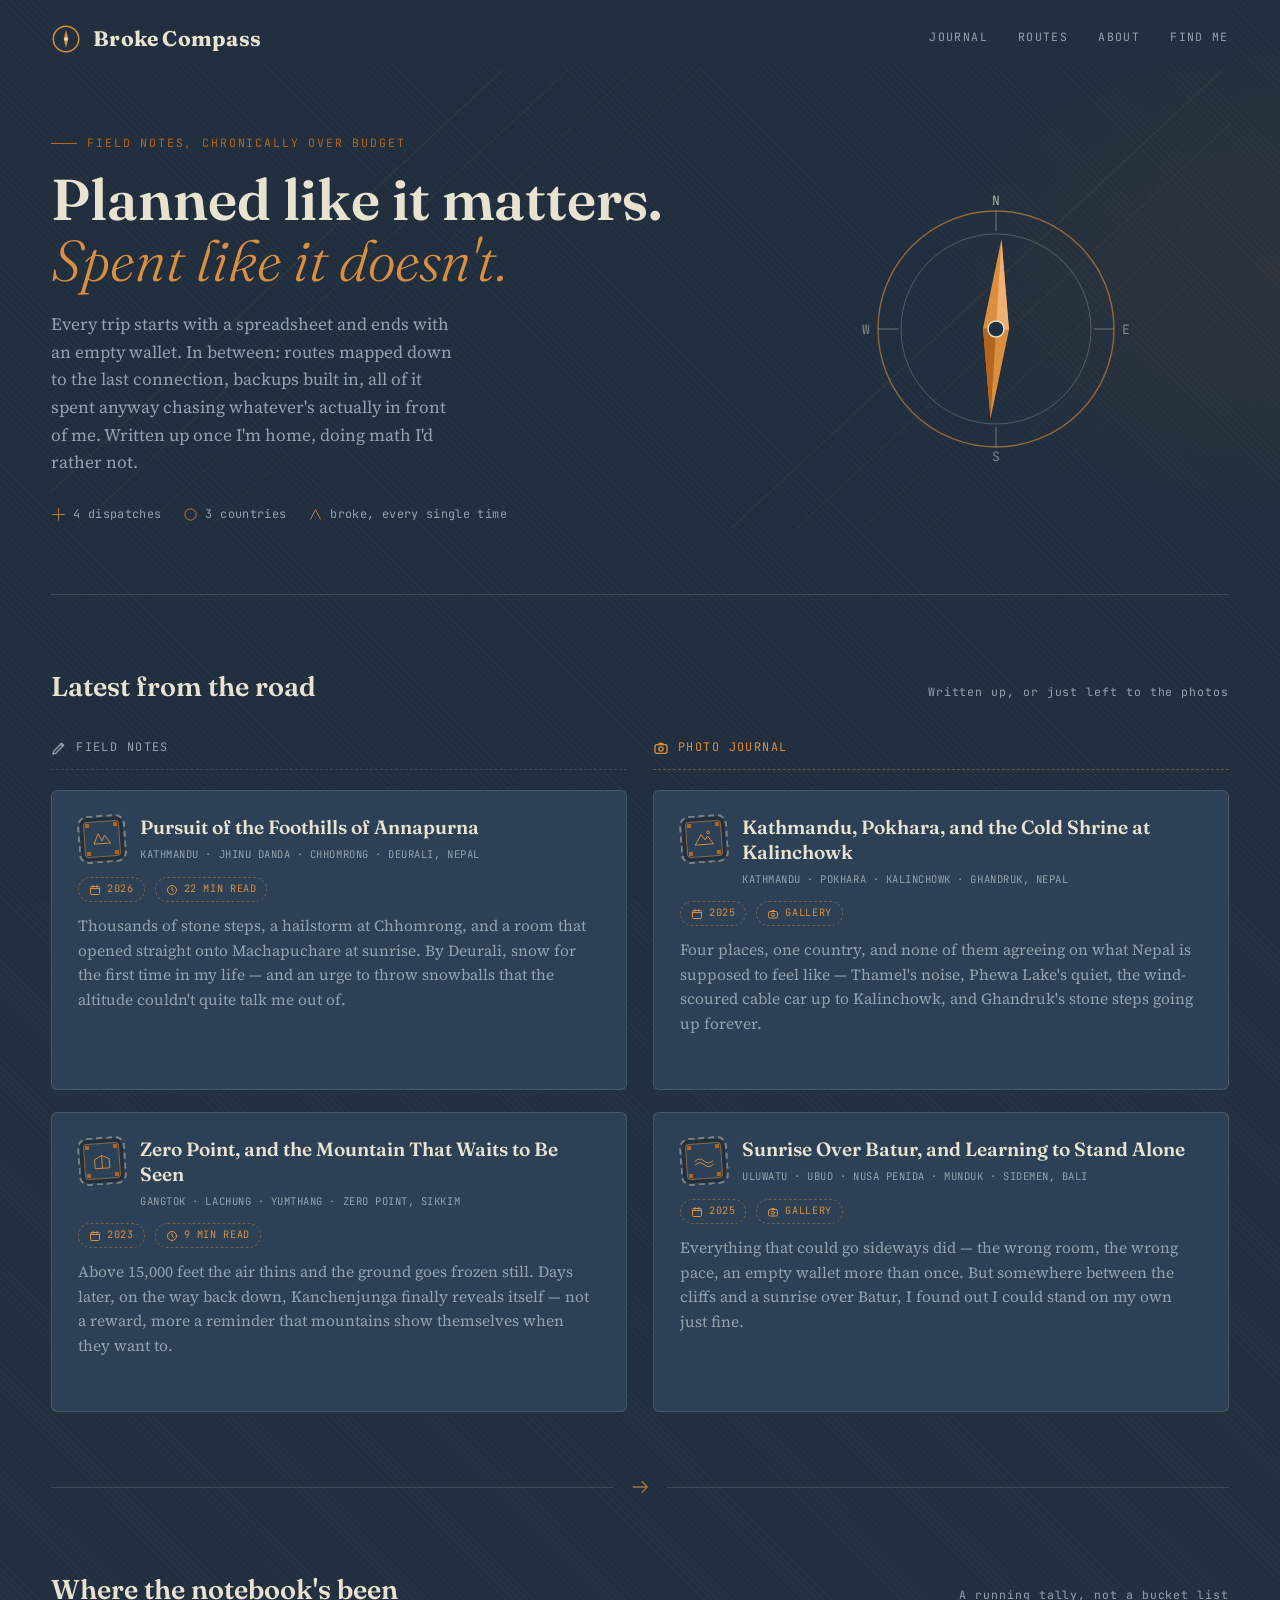
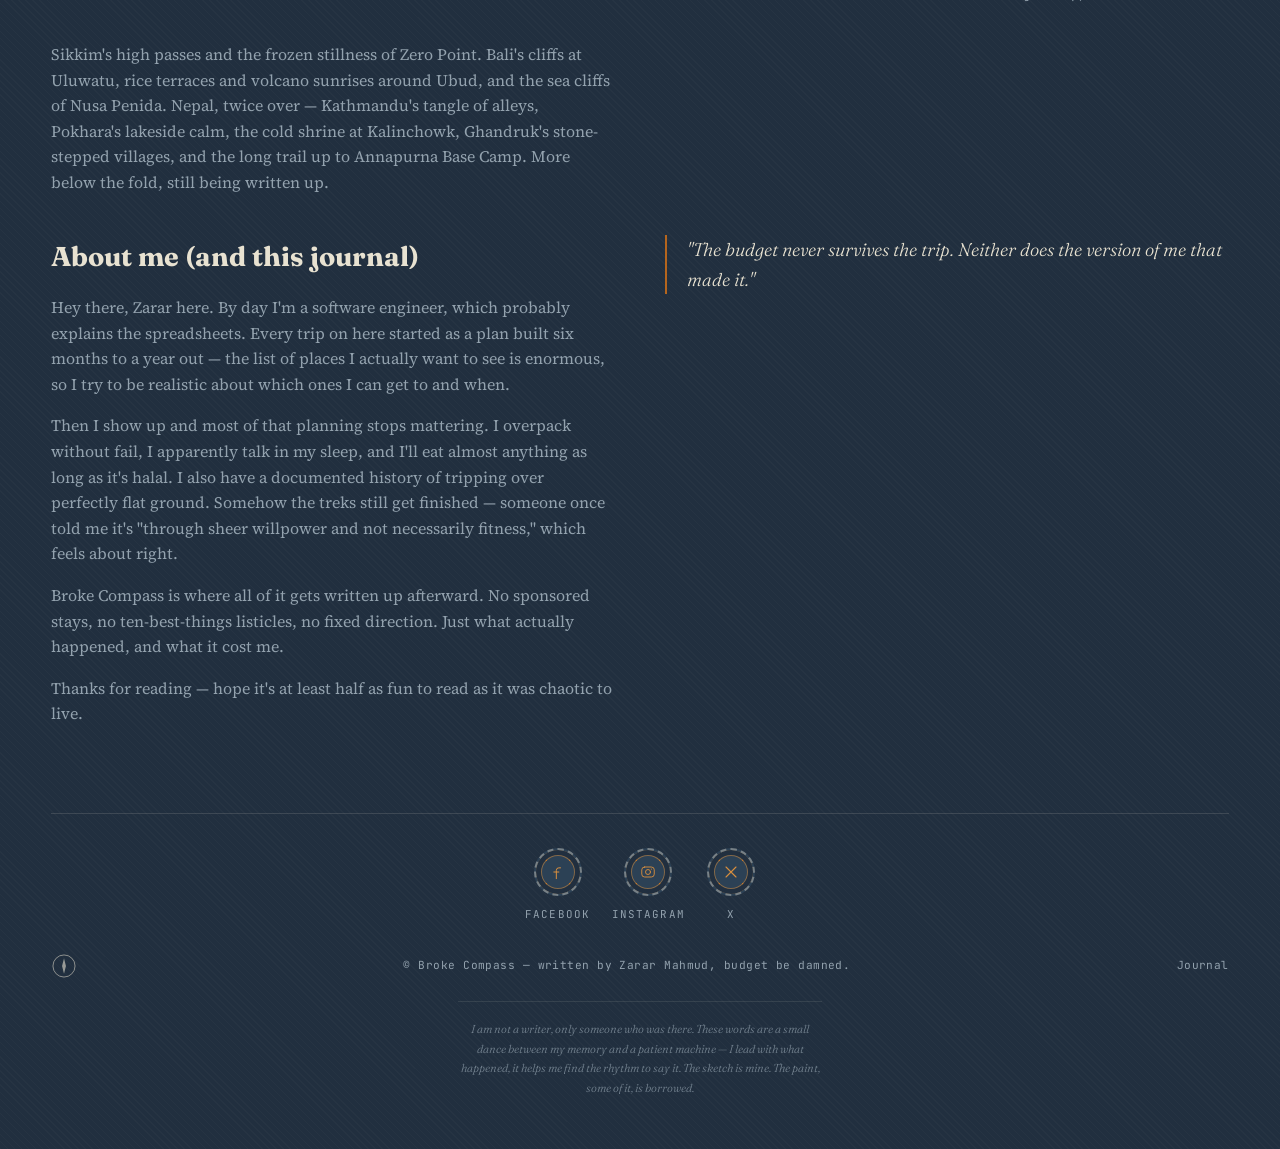
==== commit c10aacad: "Go full-width with Bootstrap, make the compass interactive, add SEO - Load Bootstrap 5.3.8 CSS from " ====
--- a/index.html
+++ b/index.html
@@ -3,18 +3,99 @@
 <head>
 <meta charset="UTF-8">
 <meta name="viewport" content="width=device-width, initial-scale=1.0">
-<title>Broke Compass — Zarar Mahmud's Travel Journal</title>
-<meta name="description" content="Field notes and photo journals from Sikkim, Bali, and Nepal — planned to the last connection, spent anyway.">
+<title>Broke Compass — Trekking &amp; Travel Blog: Nepal, Sikkim, Bali</title>
+<meta name="description" content="Honest trekking and travel stories from Nepal, Sikkim and Bali — Annapurna Base Camp, Zero Point, Mount Batur — planned to the last detail, spent anyway.">
+<meta name="keywords" content="travel blog, trekking blog, budget travel, Nepal travel, Annapurna Base Camp trek, ABC trek, Sikkim travel, Zero Point Sikkim, Bali travel, Mount Batur sunrise, Kathmandu, Pokhara, Himalaya trekking, travel journal">
+<meta name="author" content="Zarar Mahmud">
+<meta name="robots" content="index, follow, max-image-preview:large, max-snippet:-1">
+<link rel="canonical" href="https://broke-compass.netlify.app/">
+<meta name="theme-color" content="#212f3f">
+<meta name="google-site-verification" content="2RLcwLsUoXwzwVKJ7wCKk5Xn3fKelY8CMOVhwFy5V9c">
+
+<link rel="icon" href="assets/icons/favicon.svg" type="image/svg+xml">
+<link rel="icon" href="assets/icons/favicon-32.png" type="image/png" sizes="32x32">
+<link rel="apple-touch-icon" href="assets/icons/apple-touch-icon.png">
+
+<!-- Social previews (Open Graph: Facebook, WhatsApp, LinkedIn; Twitter/X card) -->
+<meta property="og:type" content="website">
+<meta property="og:site_name" content="Broke Compass">
+<meta property="og:locale" content="en_US">
+<meta property="og:title" content="Broke Compass — Trekking &amp; Travel Blog: Nepal, Sikkim, Bali">
+<meta property="og:description" content="Honest trekking and travel stories from Nepal, Sikkim and Bali — Annapurna Base Camp, Zero Point, Mount Batur — planned to the last detail, spent anyway.">
+<meta property="og:url" content="https://broke-compass.netlify.app/">
+<meta property="og:image" content="https://broke-compass.netlify.app/assets/images/og-card.png">
+<meta property="og:image:width" content="1200">
+<meta property="og:image:height" content="630">
+<meta property="og:image:alt" content="Broke Compass — a brass compass beside the words: Planned like it matters. Spent like it doesn't.">
+<meta name="twitter:card" content="summary_large_image">
+<meta name="twitter:creator" content="@zarar26896">
+<meta name="twitter:title" content="Broke Compass — Trekking &amp; Travel Blog: Nepal, Sikkim, Bali">
+<meta name="twitter:description" content="Honest trekking and travel stories from Nepal, Sikkim and Bali — Annapurna Base Camp, Zero Point, Mount Batur — planned to the last detail, spent anyway.">
+<meta name="twitter:image" content="https://broke-compass.netlify.app/assets/images/og-card.png">
+
+<!-- Structured data for search engines (schema.org) -->
+<script type="application/ld+json">
+{
+  "@context": "https://schema.org",
+  "@graph": [
+    {
+      "@type": "WebSite",
+      "@id": "https://broke-compass.netlify.app/#website",
+      "url": "https://broke-compass.netlify.app/",
+      "name": "Broke Compass",
+      "description": "Honest trekking and travel stories from Nepal, Sikkim and Bali — Annapurna Base Camp, Zero Point, Mount Batur — planned to the last detail, spent anyway.",
+      "inLanguage": "en",
+      "publisher": {
+        "@id": "https://broke-compass.netlify.app/#zarar"
+      }
+    },
+    {
+      "@type": "Person",
+      "@id": "https://broke-compass.netlify.app/#zarar",
+      "name": "Zarar Mahmud",
+      "url": "https://broke-compass.netlify.app/#about",
+      "jobTitle": "Software Engineer",
+      "sameAs": [
+        "https://www.facebook.com/zarar.mahmud.26",
+        "https://www.instagram.com/zarar089/",
+        "https://x.com/zarar26896"
+      ]
+    },
+    {
+      "@type": "Blog",
+      "@id": "https://broke-compass.netlify.app/#blog",
+      "url": "https://broke-compass.netlify.app/",
+      "name": "Broke Compass",
+      "description": "Honest trekking and travel stories from Nepal, Sikkim and Bali — Annapurna Base Camp, Zero Point, Mount Batur — planned to the last detail, spent anyway.",
+      "inLanguage": "en",
+      "author": {
+        "@id": "https://broke-compass.netlify.app/#zarar"
+      },
+      "image": "https://broke-compass.netlify.app/assets/images/og-card.png",
+      "blogPost": [
+        {
+          "@type": "BlogPosting",
+          "headline": "Pursuit of the Foothills of Annapurna",
+          "url": "https://broke-compass.netlify.app/posts/abc-trek/"
+        }
+      ]
+    }
+  ]
+}
+</script>
 
 <link rel="preconnect" href="https://fonts.googleapis.com">
 <link rel="preconnect" href="https://fonts.gstatic.com" crossorigin>
 <link href="https://fonts.googleapis.com/css2?family=Fraunces:opsz,wght@9..144,300;9..144,500;9..144,600;9..144,700&family=Source+Serif+4:ital,wght@0,400;0,500;0,600;1,400&family=JetBrains+Mono:wght@400;500;600&display=swap" rel="stylesheet">
 
+<!-- Bootstrap first, so the site's own styles in main.css win any tie. -->
+<link rel="stylesheet" href="https://cdn.jsdelivr.net/npm/bootstrap@5.3.8/dist/css/bootstrap.min.css" integrity="sha384-sRIl4kxILFvY47J16cr9ZwB07vP4J8+LH7qKQnuqkuIAvNWLzeN8tE5YBujZqJLB" crossorigin="anonymous">
 <link rel="stylesheet" href="assets/css/main.css">
+<script src="assets/js/compass.js" defer></script>
 </head>
 <body>
 
-<div class="wrap">
+<div class="container-fluid wrap">
 
   <!-- ============================ MASTHEAD ============================ -->
   <header class="nav">
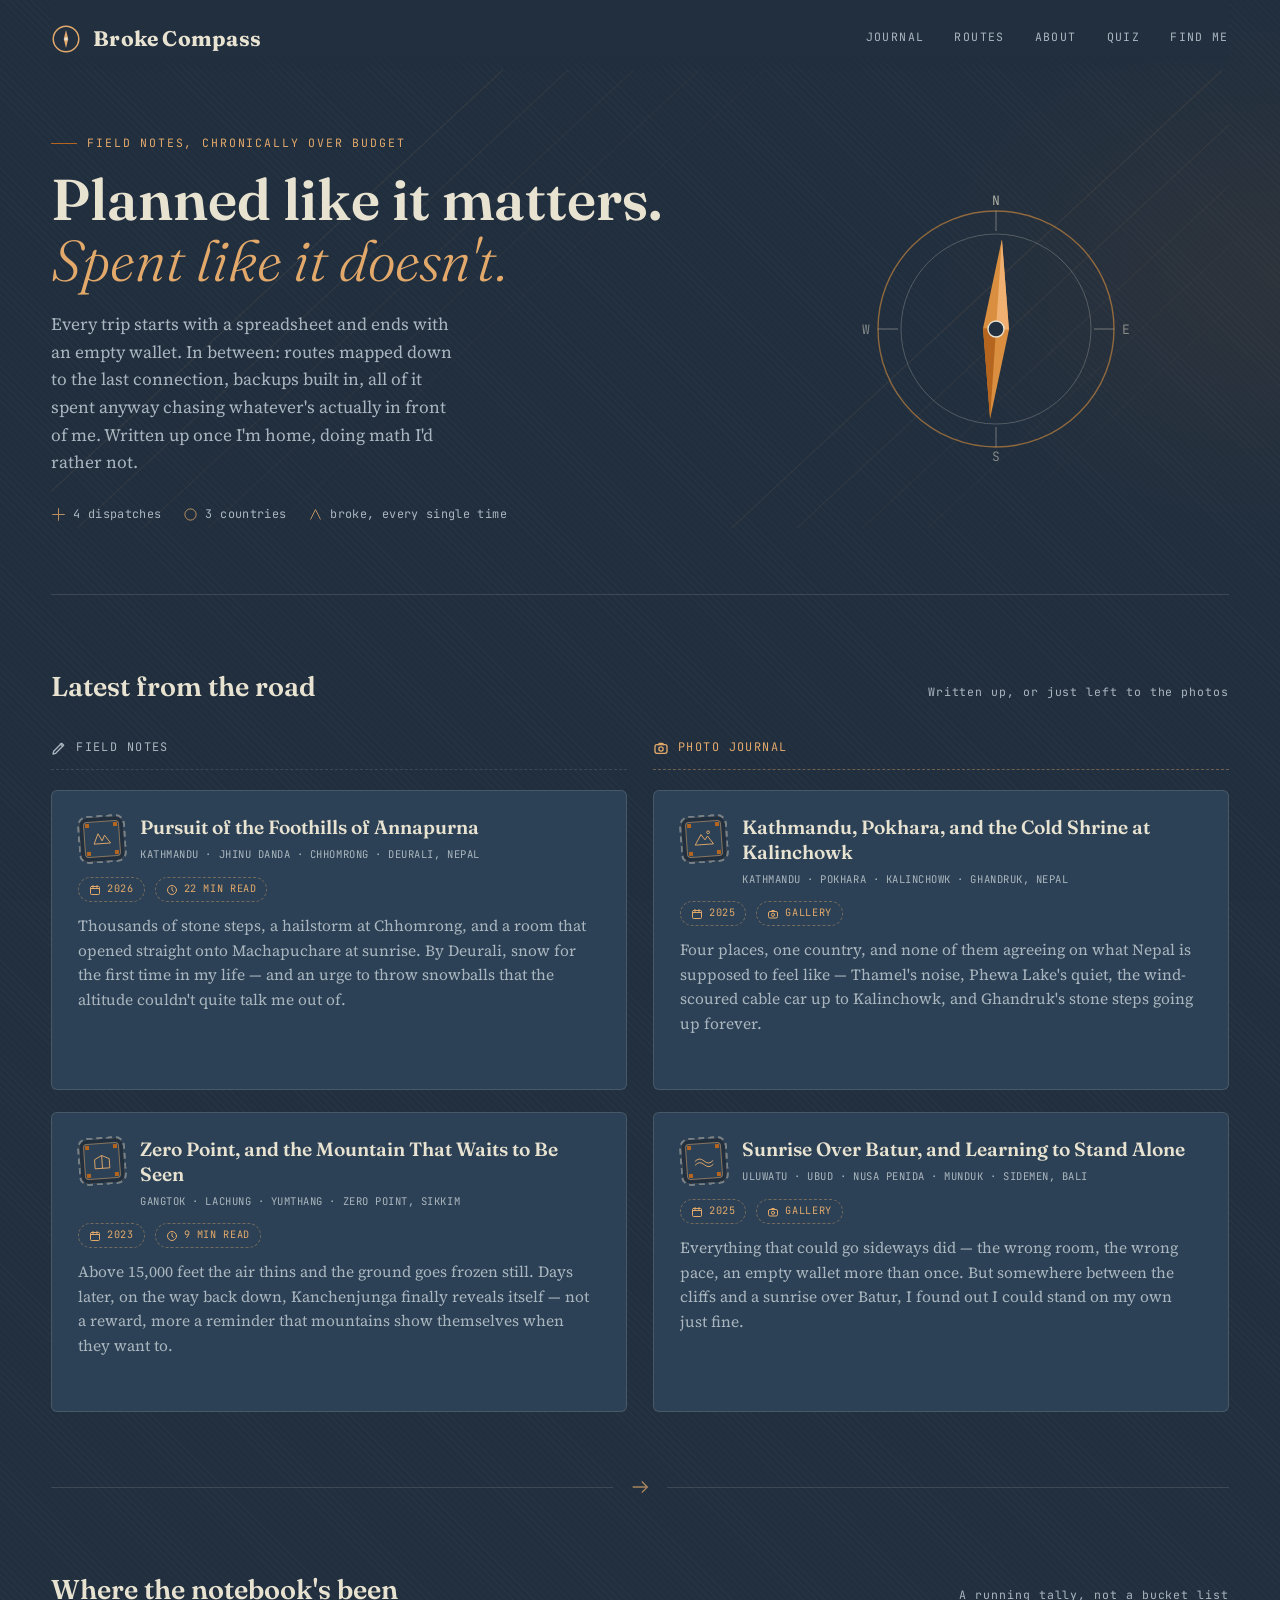
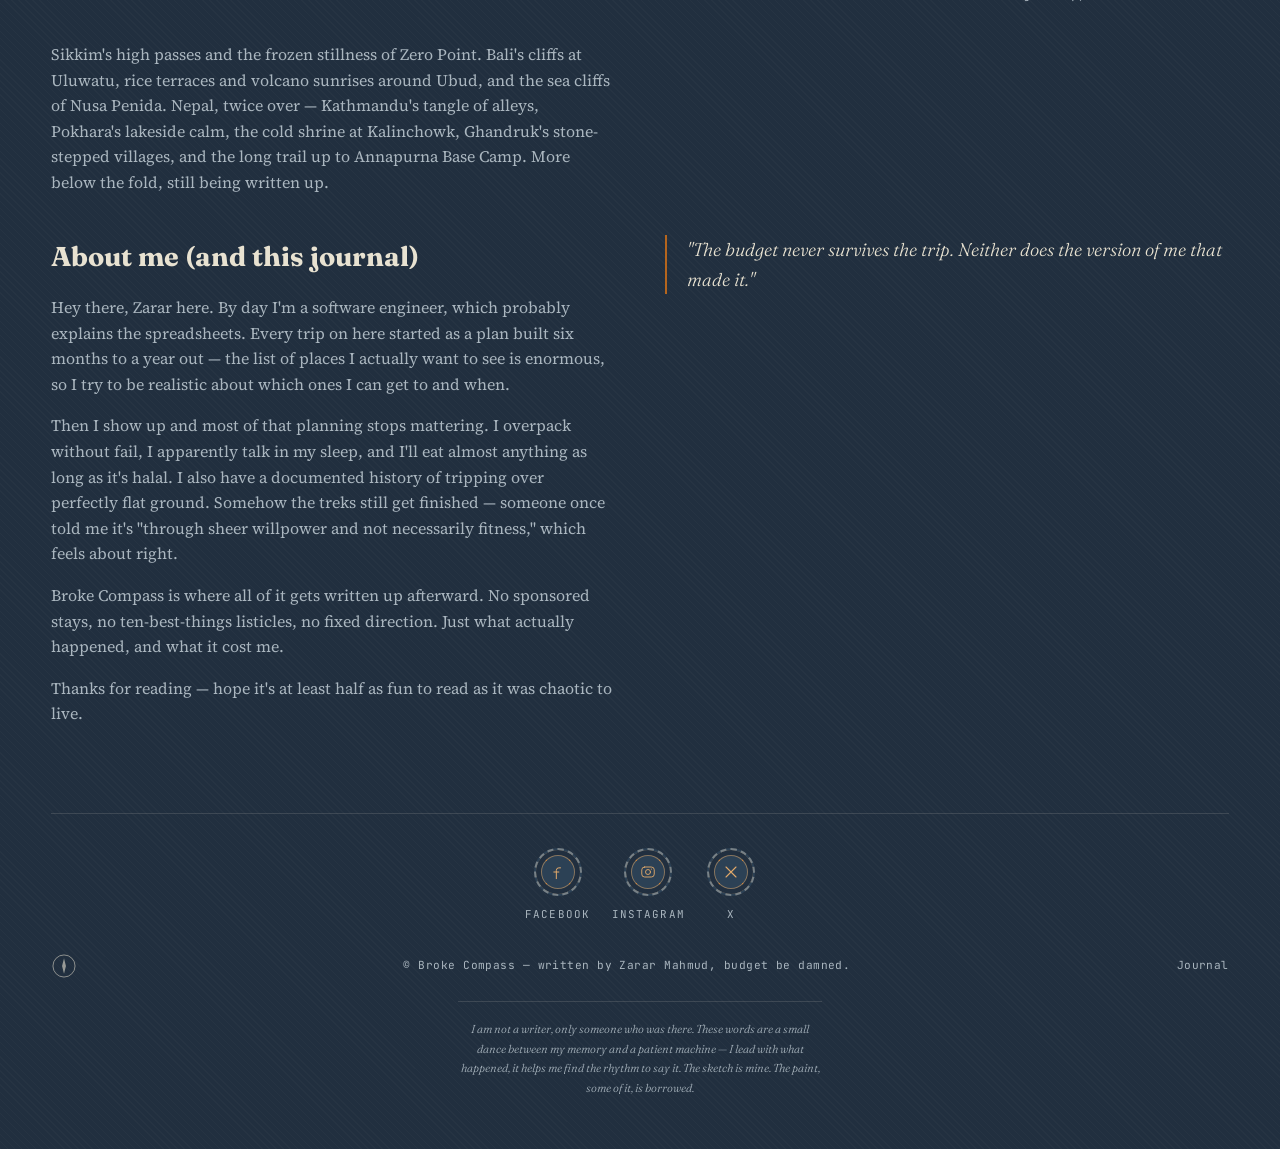
==== commit 7392d0a9: "Add travel quizzes, a 404 page, and trail-themed error messages - Quiz hub, play and result pages ba" ====
--- a/index.html
+++ b/index.html
@@ -95,6 +95,8 @@
 </head>
 <body>
 
+<a class="skip-link" href="#main">Skip to content</a>
+
 <div class="container-fluid wrap">
 
   <!-- ============================ MASTHEAD ============================ -->
@@ -112,10 +114,13 @@
         <a href="#entries">Journal</a>
         <a href="#routes">Routes</a>
         <a href="#about">About</a>
+        <a href="quiz/index.html">Quiz</a>
         <a href="#contact">Find Me</a>
       </nav>
     </div>
   </header>
+
+  <main id="main">
 
   <!-- ============================== HERO ============================== -->
   <section class="hero" id="top">
@@ -326,6 +331,8 @@
     </div>
   </section>
 
+  </main>
+
   <!-- ============================== FOOTER ============================= -->
   <footer class="site-footer" id="contact">
     <div class="social-row footer-socials">
@@ -336,7 +343,7 @@
             <path d="M14 24h12"/>
           </svg>
         </div>
-        <span class="social-label label">Facebook</span>
+        <span class="social-label label">Facebook<span class="visually-hidden"> (opens in a new tab)</span></span>
       </a>
       <a class="social-item" href="https://www.instagram.com/zarar089/" target="_blank" rel="noopener noreferrer">
         <div class="social-badge">
@@ -346,7 +353,7 @@
             <circle cx="32" cy="17" r="1.3" fill="currentColor" stroke="none"/>
           </svg>
         </div>
-        <span class="social-label label">Instagram</span>
+        <span class="social-label label">Instagram<span class="visually-hidden"> (opens in a new tab)</span></span>
       </a>
       <a class="social-item" href="https://x.com/zarar26896" target="_blank" rel="noopener noreferrer">
         <div class="social-badge">
@@ -354,7 +361,7 @@
             <path d="M12 12 L36 36 M36 12 L12 36"/>
           </svg>
         </div>
-        <span class="social-label label">X</span>
+        <span class="social-label label">X<span class="visually-hidden"> (opens in a new tab)</span></span>
       </a>
     </div>
 
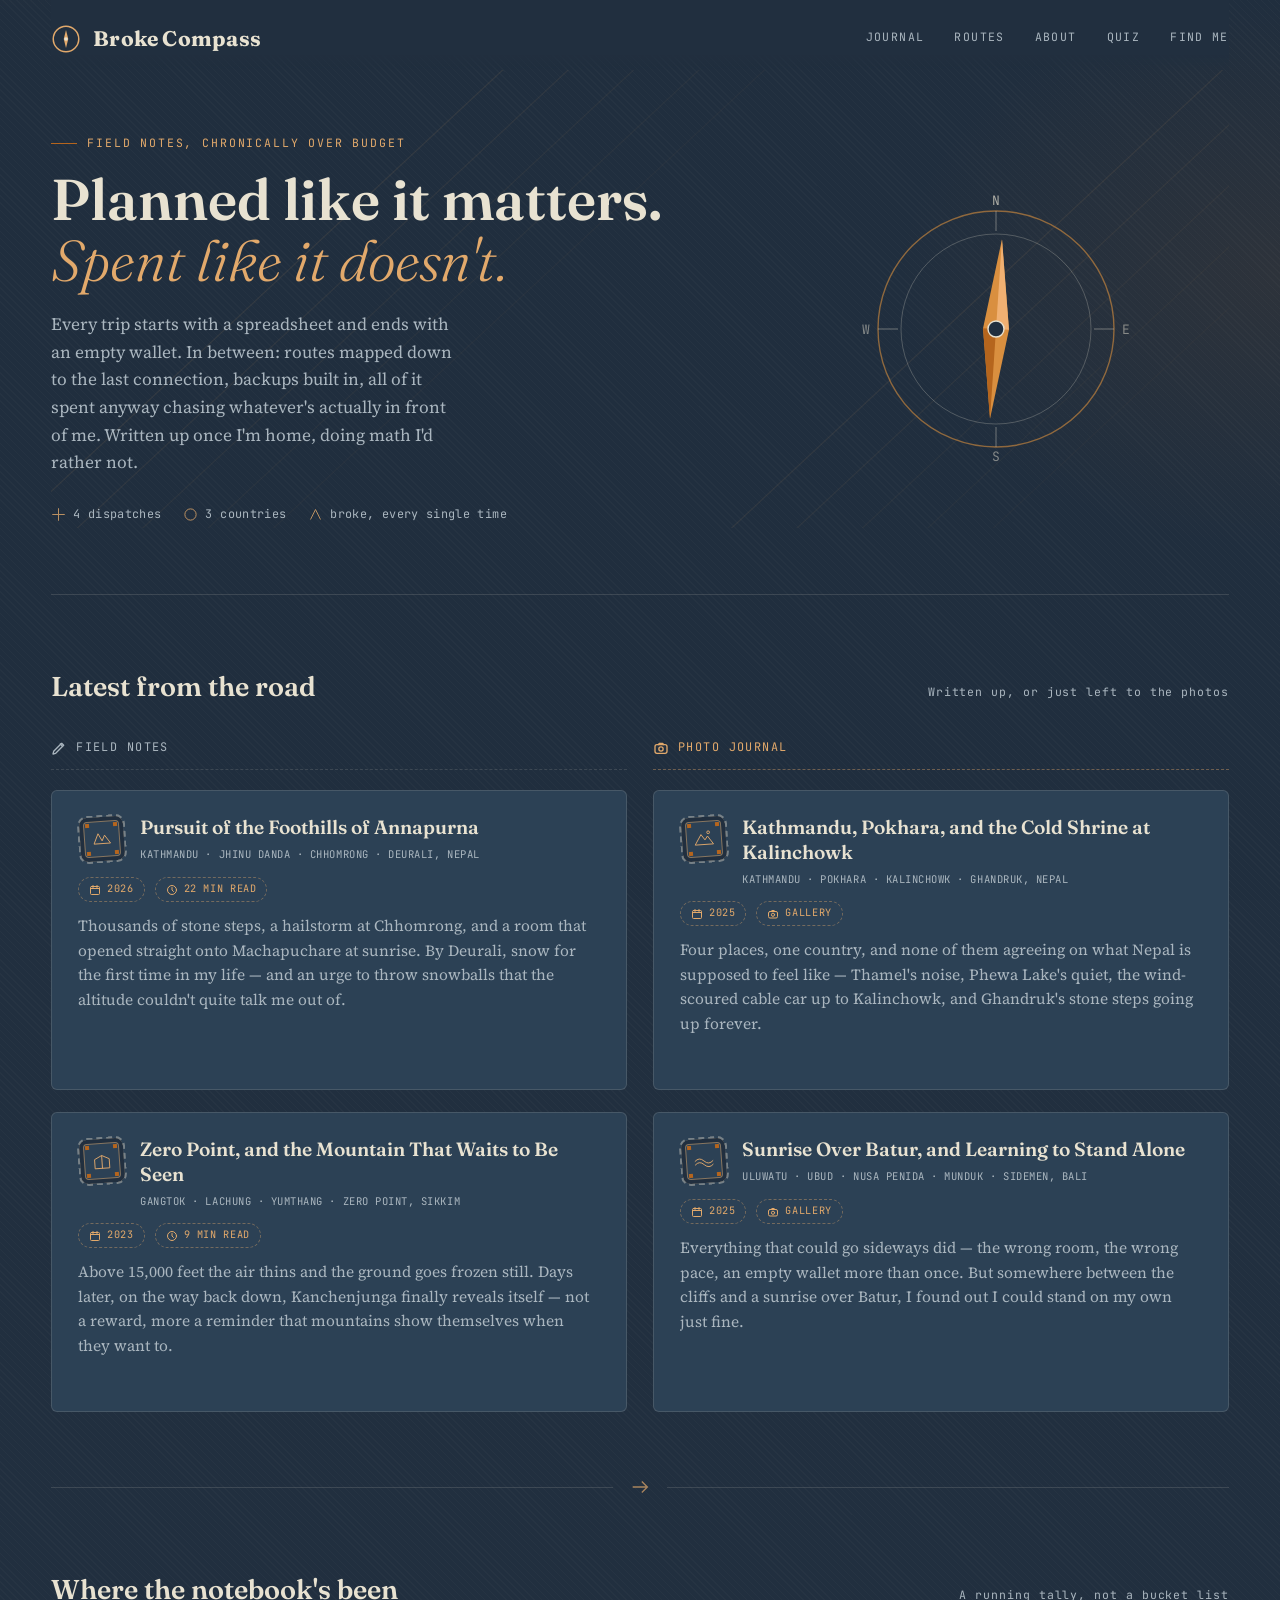
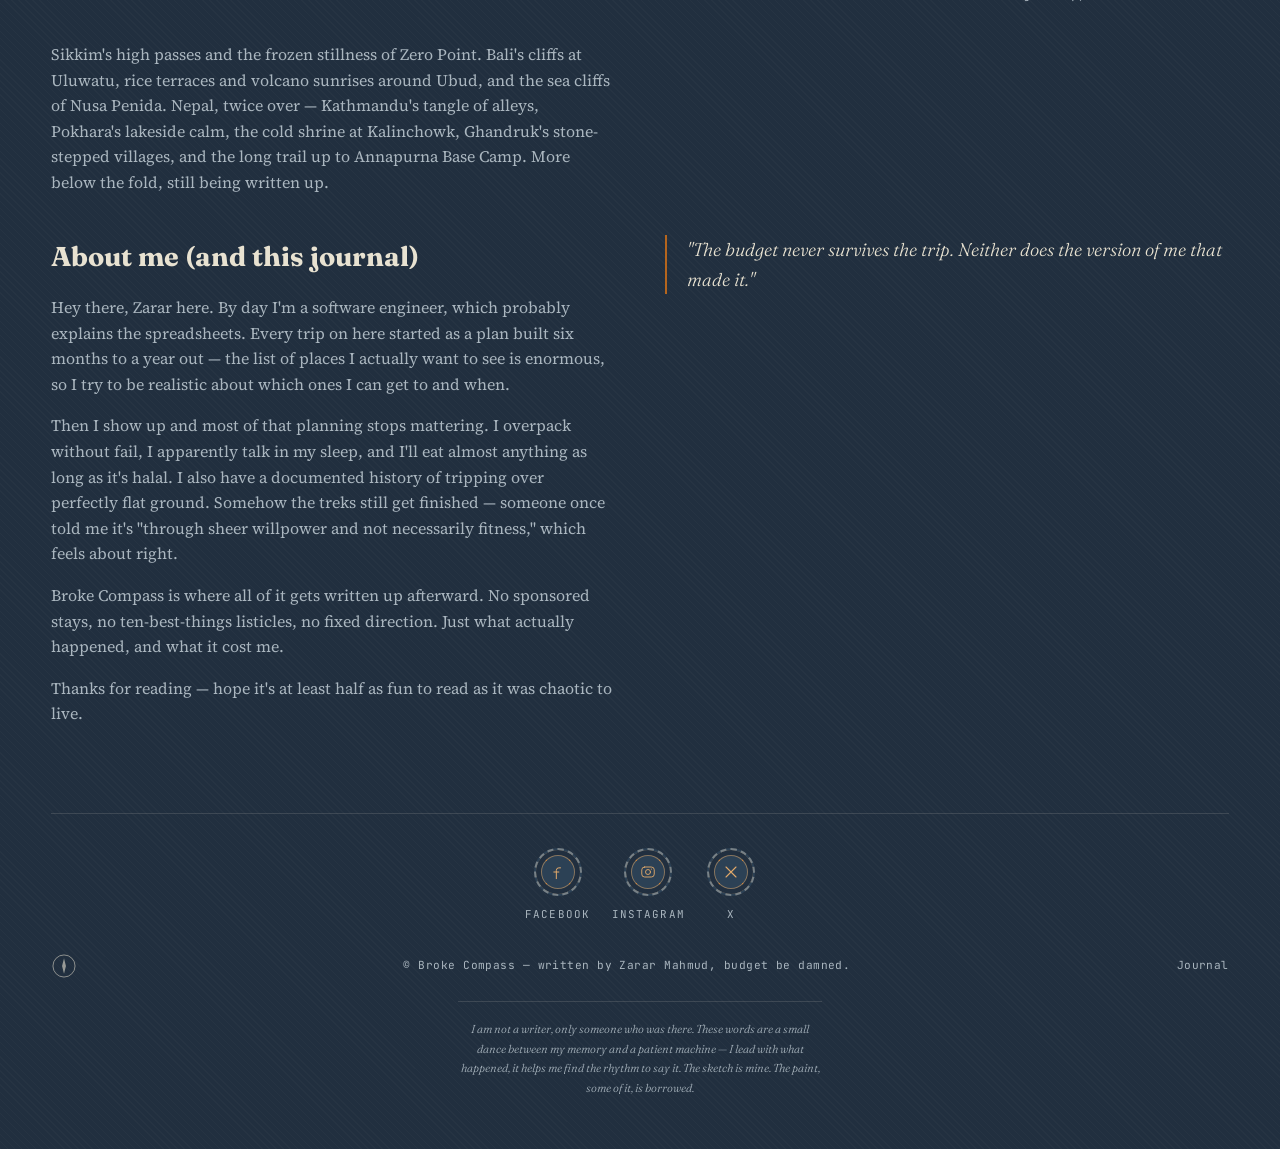
==== commit 14ff8611: "Add work-in-progress pages for unwritten journals - Homepage cards that linked to "#" now open a pla" ====
--- a/index.html
+++ b/index.html
@@ -223,7 +223,7 @@
             </div>
           </a>
 
-          <a class="entry" href="#">
+          <a class="entry" href="posts/sikkim/index.html">
             <div class="entry-head">
               <div class="stamp">
                 <svg class="icon" viewBox="0 0 48 48" stroke="currentColor" stroke-width="2" aria-hidden="true" focusable="false"><path d="M8 40 L8 20 L24 12 L40 20 L40 40 Z"/><path d="M24 12 L24 40"/></svg>
@@ -254,7 +254,7 @@
 
         <div class="entries">
 
-          <a class="entry" href="#">
+          <a class="entry" href="posts/nepal-photos/index.html">
             <div class="entry-head">
               <div class="stamp">
                 <svg class="icon" viewBox="0 0 48 48" stroke="currentColor" stroke-width="2" aria-hidden="true" focusable="false"><path d="M4 36 L18 14 L26 26 L32 18 L44 36 Z"/><circle cx="34" cy="10" r="3"/></svg>
@@ -273,7 +273,7 @@
             </div>
           </a>
 
-          <a class="entry" href="#">
+          <a class="entry" href="posts/bali-photos/index.html">
             <div class="entry-head">
               <div class="stamp">
                 <svg class="icon" viewBox="0 0 48 48" stroke="currentColor" stroke-width="2" aria-hidden="true" focusable="false"><path d="M4 24 Q 14 14 24 24 T 44 24"/><path d="M4 32 Q 14 22 24 32 T 44 32"/></svg>
